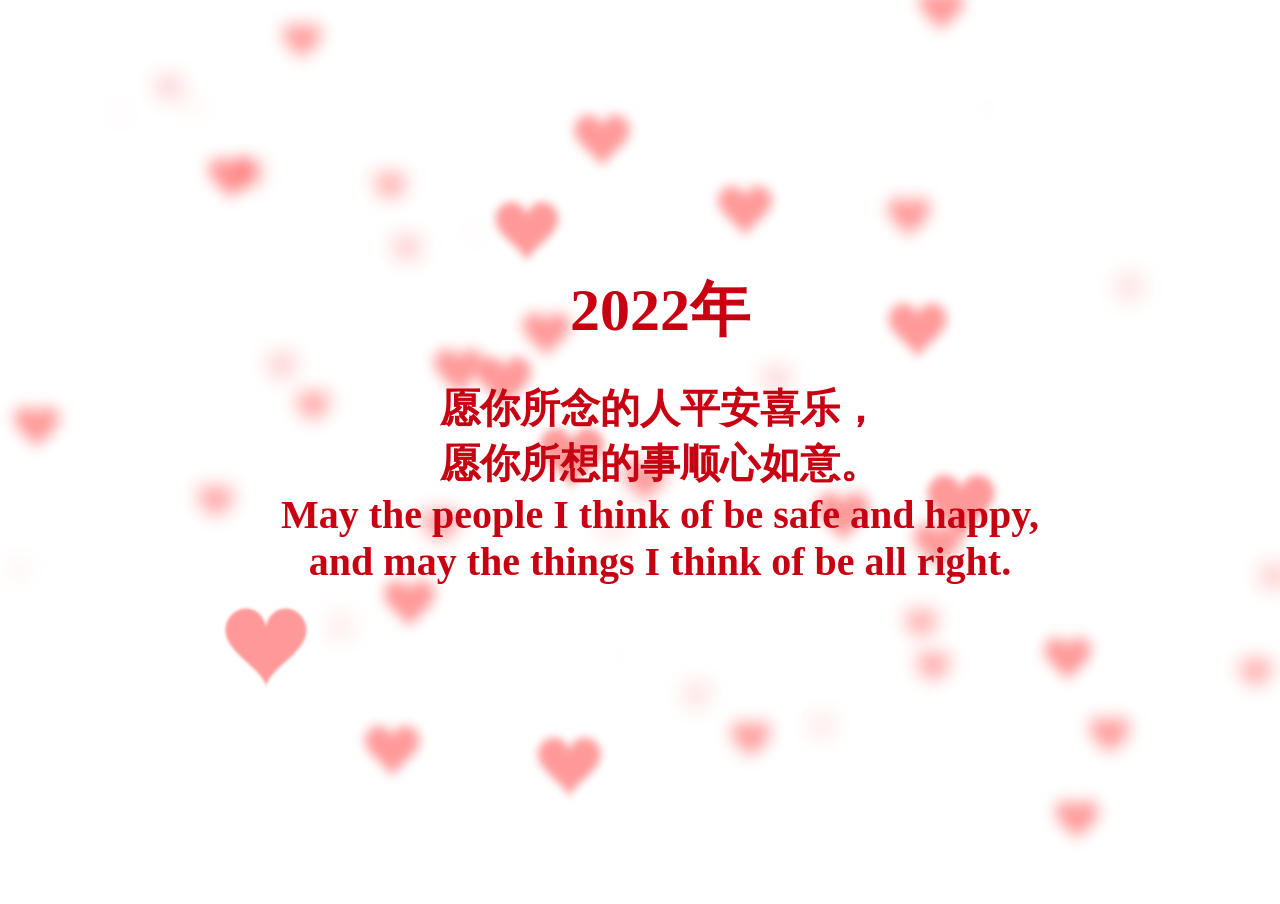
==== index.html @ ca0c6b9b "Rename linlin.html to index.html" ====
<!doctype html>
<html>
<head>
<meta charset="utf-8">
<title>新年快乐</title><!-- 这是网页标题 -->
<style>
body{
  overflow: hidden;
  margin: 0;
}
h1{
  position: fixed;
  top: 30%;
  left: 0;
  width: 100%;
  text-align: center;
  transform:translateY(-50%);
  font-family: 'Love Ya Like A Sister', cursive;
  font-size: 60px;
  color: #c70012;
  padding: 0 20px;
}
h1 span{
  position: fixed;
  left: 0;
  width: 100%;
  text-align: center;
margin-top:30px;
    font-size:40px;
}
</style>

</head>
<body>
<h1 id="h1"></h1>
<canvas></canvas> <!--canvas 画布-->

<script>
var canvas = document.querySelector("canvas"),
  ctx = canvas.getContext("2d");

var ww,wh;

function onResize(){
  ww = canvas.width = window.innerWidth;
  wh = canvas.height = window.innerHeight;
}

ctx.strokeStyle = "red";
ctx.shadowBlur = 25;
ctx.shadowColor = "hsla(0, 100%, 60%,0.5)";

var precision = 100;
var hearts = [];
var mouseMoved = false;
function onMove(e){
  mouseMoved = true;
  if(e.type === "touchmove"){
    hearts.push(new Heart(e.touches[0].clientX, e.touches[0].clientY));
    hearts.push(new Heart(e.touches[0].clientX, e.touches[0].clientY));
  }
  else{
    hearts.push(new Heart(e.clientX, e.clientY));
    hearts.push(new Heart(e.clientX, e.clientY));
  }
}

var Heart = function(x,y){
  this.x = x || Math.random()*ww;
  this.y = y || Math.random()*wh;
  this.size = Math.random()*2 + 1;
  this.shadowBlur = Math.random() * 10;
  this.speedX = (Math.random()+0.2-0.6) * 8;
  this.speedY = (Math.random()+0.2-0.6) * 8;
  this.speedSize = Math.random()*0.05 + 0.01;
  this.opacity = 1;
  this.vertices = [];
  for (var i = 0; i < precision; i++) {
    var step = (i / precision - 0.5) * (Math.PI * 2);
    var vector = {
      x : (15 * Math.pow(Math.sin(step), 3)),
      y : -(13 * Math.cos(step) - 5 * Math.cos(2 * step) - 2 * Math.cos(3 * step) - Math.cos(4 * step)) 
    }
    this.vertices.push(vector);
  }
}

Heart.prototype.draw = function(){
  this.size -= this.speedSize;
  this.x += this.speedX;
  this.y += this.speedY;
  ctx.save();
  ctx.translate(-1000,this.y);
  ctx.scale(this.size, this.size);
  ctx.beginPath();
  for (var i = 0; i < precision; i++) {
    var vector = this.vertices[i];
    ctx.lineTo(vector.x, vector.y);
  }
  ctx.globalAlpha = this.size;
  ctx.shadowBlur = Math.round((3 - this.size) * 10);
  ctx.shadowColor = "hsla(0, 100%, 60%,0.5)";
  ctx.shadowOffsetX = this.x + 1000;
  ctx.globalCompositeOperation = "screen"
  ctx.closePath();
  ctx.fill()
  ctx.restore();
};


function render(a){
  requestAnimationFrame(render);

  hearts.push(new Heart())
  ctx.clearRect(0,0,ww,wh);
  for (var i = 0; i < hearts.length; i++) {
    hearts[i].draw();
    if(hearts[i].size <= 0){
      hearts.splice(i,1);
      i--;
    }
  }
}


onResize();
window.addEventListener("mousemove", onMove);
window.addEventListener("touchmove", onMove);
window.addEventListener("resize", onResize);
requestAnimationFrame(render);

window.onload=function starttime(){
        time(h1,'2022/1/1');     // 2021年春节时间
        ptimer = setTimeout(starttime,1000); // 添加计时器
}

    function time(obj,futimg){
        var nowtime = new Date().getTime(); // 现在时间转换为时间戳
        var futruetime =  new Date(futimg).getTime(); // 未来时间转换为时间戳
        var msec = futruetime-nowtime; // 毫秒 未来时间-现在时间
        var time = (msec/1000);  // 毫秒/1000
        var day = parseInt(time/86400); // 天  24*60*60*1000 
        var hour = parseInt(time/3600)-24*day;    // 小时 60*60 总小时数-过去的小时数=现在的小时数 
        var minute = parseInt(time%3600/60); // 分 -(day*24) 以60秒为一整份 取余 剩下秒数 秒数/60 就是分钟数
        var second = parseInt(time%60);  // 以60秒为一整份 取余 剩下秒数
        obj.innerHTML="2022年"+"<br><span>愿你所念的人平安喜乐，<br>愿你所想的事顺心如意。<br>May the people I think of be safe and happy, <br>and may the things I think of be all right.</span>"
        return true;
    }
</script>
<audio autoplay="autoplay" loop="loop" preload="auto"     src="http://music.163.com/song/media/outer/url?id=1851244378.mp3">       
</audio>
</body>
</html>
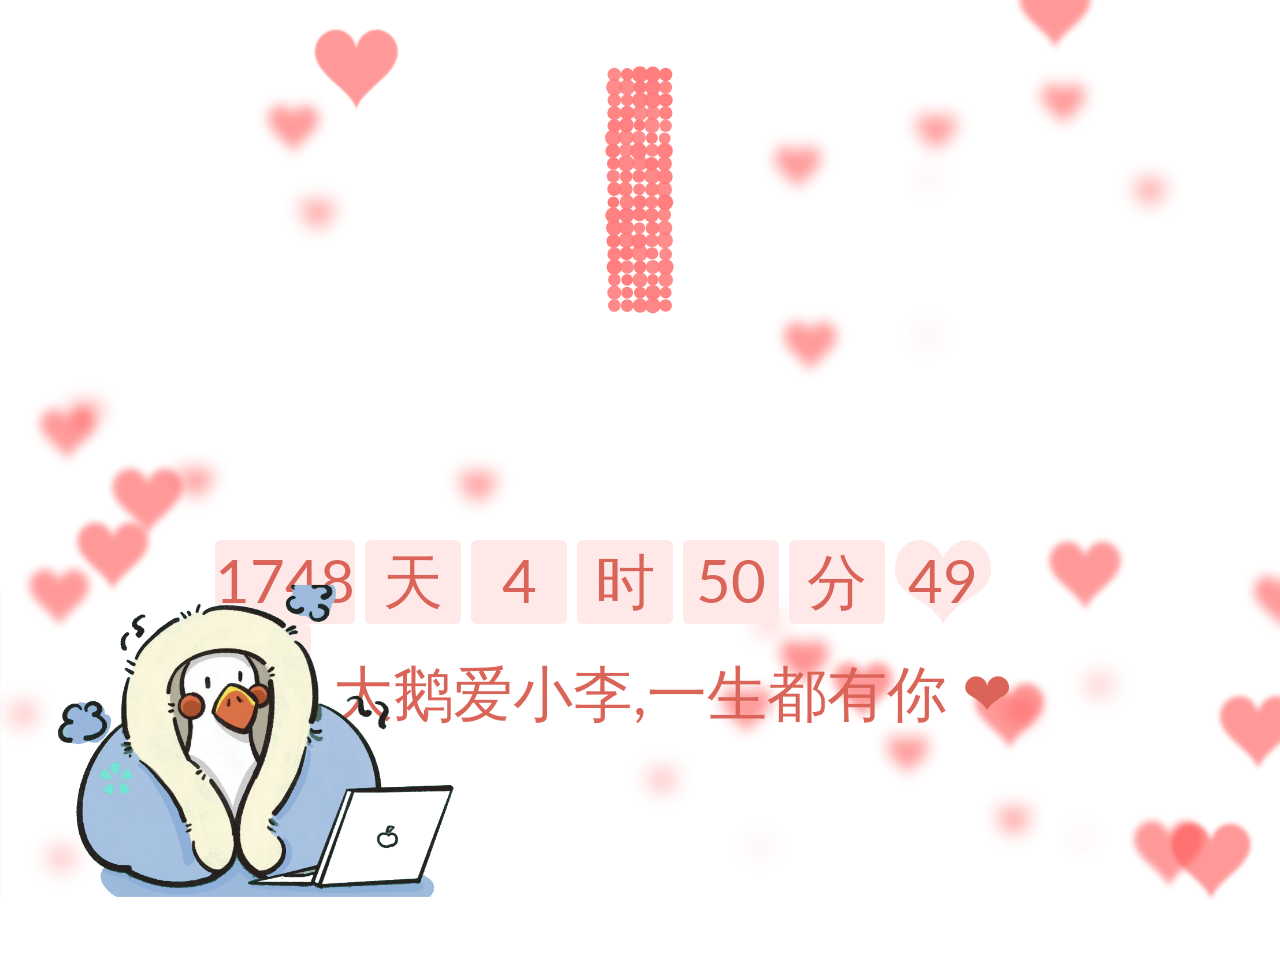
==== commit 2c9174bc: "no message" ====
--- a/index.html
+++ b/index.html
@@ -2,7 +2,7 @@
 <html>
 <head>
 <meta charset="utf-8">
-<title>新年快乐</title><!-- 这是网页标题 -->
+<title>love</title>
 <style>
 body{
   overflow: hidden;
@@ -30,14 +30,100 @@
 }
 </style>
 
+<link href='http://fonts.googleapis.com/css?family=Lato:300,400' rel='stylesheet' type='text/css'>
+<link rel='stylesheet prefetch'  href="css/csshake.min.css">
+<style type="text/css">
+*{margin:0;padding:0;list-style-type:none;}
+a,img{border:0;}
+body{font:12px/180% Arial, Helvetica, sans-serif, "新宋体"}
+.clock{    
+    color: #d96457;
+    font-family: "Lato", sans-serif;
+    position: absolute;
+    top: 0;
+    left: 0;
+    right: 0;
+    bottom: 0;
+    margin: auto;}
+.clock div{
+  position:relative;
+  float:left;
+  background:#ffe8e8;
+  border-radius:6px;
+  min-width:96px;
+  height:84px;
+  line-height:80px;
+  text-align:center;
+  font-size:60px;
+  margin:0px 5px;
+}
+
+.box {
+	height: 200px;
+	position: relative;
+}
+.chl_box {
+	width: 860px;
+	height: 100px;
+	position: absolute;
+	top: 30%;
+	left: 0;
+	right: 0;
+	bottom: 0;
+	margin: auto;
+}
+.des{
+  color: #d96457;
+    position: absolute;
+    top: 75%;
+    width: 100%;
+    text-align: center;
+    font-size: 60px;
+    font-family: "Lato", sans-serif;
+}
+.e{
+    border: 0;
+    width: 500px;
+    position: absolute;
+    bottom: 10px;
+}
+
+</style>
+
+<link rel="stylesheet" href="css/normalize.css">
+<link rel="stylesheet" href="css/style.css" media="screen" type="text/css" />
 </head>
 <body>
+  <div class="chl_box">
+      <div class='clock'>
+        <div class='d shake shake-slow'></div>
+        <div class='shake-slow'>天</div>
+        
+        <div class='h shake shake-slow'></div>
+        <div class='shake-slow'>时</div>
+        
+        <div class='m shake shake-slow'></div>
+        <div class='shake-slow'>分</div>
+        
+        <div class='s shake shake-slow' style='background: url(img/hart.png);background-size: contain;'></div>
+        <div class='shake-slow'>秒</div>
+      </div>
+  </div>
+  <div class='des'>❤ 大鹅爱小李,一生都有你 ❤</div>
+  <img class="e" src="img/e.png" alt="" srcset="">
+
+
+
+<script src="js/jquery-1.7.2.js"></script>
+<script src="js/index.js"></script>
+
 <h1 id="h1"></h1>
-<canvas></canvas> <!--canvas 画布-->
+<canvas class="canvas1"></canvas>
 
 <script>
-var canvas = document.querySelector("canvas"),
-  ctx = canvas.getContext("2d");
+
+var canvas = document.querySelector('.canvas1'),
+ ctx = canvas.getContext("2d");
 
 var ww,wh;
 
@@ -130,7 +216,7 @@
 requestAnimationFrame(render);
 
 window.onload=function starttime(){
-        time(h1,'2022/1/1');     // 2021年春节时间
+        //show_date_time(h1,"2/22/2022 00:00:00");     
         ptimer = setTimeout(starttime,1000); // 添加计时器
 }
 
@@ -143,11 +229,55 @@
         var hour = parseInt(time/3600)-24*day;    // 小时 60*60 总小时数-过去的小时数=现在的小时数 
         var minute = parseInt(time%3600/60); // 分 -(day*24) 以60秒为一整份 取余 剩下秒数 秒数/60 就是分钟数
         var second = parseInt(time%60);  // 以60秒为一整份 取余 剩下秒数
-        obj.innerHTML="2022年"+"<br><span>愿你所念的人平安喜乐，<br>愿你所想的事顺心如意。<br>May the people I think of be safe and happy, <br>and may the things I think of be all right.</span>"
+        //obj.innerHTML="2022年"+"<br><span>愿你所念的人平安喜乐，<br>愿你所想的事顺心如意。<br>May the people I think of be safe and happy, <br>and may the things I think of be all right.</span>"
         return true;
     }
+	
 </script>
-<audio autoplay="autoplay" loop="loop" preload="auto"     src="http://music.163.com/song/media/outer/url?id=1851244378.mp3">       
-</audio>
+
+
+<audio autoplay="autoplay" loop="loop" preload="auto"  src="http://music.163.com/song/media/outer/url?id=1851244378.mp3"></audio>
+
+<canvas class="canvas"></canvas>
+<div class="help"></div> 
+<div class="ui">
+  <input class="ui-input" type="text" />
+  <span class="ui-return">↵</span>
+</div>
+<div class="overlay">
+  <div class="tabs">
+    <div class="tabs-labels"><span class="tabs-label">Commands</span><span class="tabs-label">Info</span><span class="tabs-label">Share</span></div>
+
+    <div class="tabs-panels">
+      <ul class="tabs-panel commands">
+        <li class="commands-item"><span class="commands-item-title">Text</span><span class="commands-item-info" data-demo="Hello :)">Type anything</span><span class="commands-item-action">Demo</span></li>
+        <li class="commands-item"><span class="commands-item-title">Countdown</span><span class="commands-item-info" data-demo="#countdown 10">#countdown<span class="commands-item-mode">number</span></span><span class="commands-item-action">Demo</span></li>
+        <li class="commands-item"><span class="commands-item-title">Time</span><span class="commands-item-info" data-demo="#time">#time</span><span class="commands-item-action">Demo</span></li>
+        <li class="commands-item"><span class="commands-item-title">Rectangle</span><span class="commands-item-info" data-demo="#rectangle 30x15">#rectangle<span class="commands-item-mode">width x height</span></span><span class="commands-item-action">Demo</span></li>
+        <li class="commands-item"><span class="commands-item-title">Circle</span><span class="commands-item-info" data-demo="#circle 25">#circle<span class="commands-item-mode">diameter</span></span><span class="commands-item-action">Demo</span></li>
+
+        <li class="commands-item commands-item--gap"><span class="commands-item-title">Animate</span><span class="commands-item-info" data-demo="The time is|#time|#countdown 3|#icon thumbs-up"><span class="commands-item-mode">command1</span>&nbsp;|<span class="commands-item-mode">command2</span></span><span class="commands-item-action">Demo</span></li>
+      </ul>
+
+      <div class="tabs-panel ui-details">
+        <div class="ui-details-content">
+          <h1>Shape Shifter</h1>
+        </div>
+      </div>
+
+      <div class="tabs-panel ui-share">
+        <div class="ui-share-content">
+          <h1>Sharing</h1>
+          <p>Simply add <em>?a=</em> to the current URL to share any static or animated text. Examples:</p>
+        </div>
+      </div>
+    </div>
+  </div>
+</div>
+
+<script src="js/index2.js"></script>
+<div style="text-align:center;margin:50px 0; font:normal 14px/24px 'MicroSoft YaHei';">
+</div>
+
 </body>
 </html>
--- a/css/csshake.min.css
+++ b/css/csshake.min.css
@@ -0,0 +1,4005 @@
+.shake {
+	display: inline-block;
+	-webkit-transform-origin: center center;
+	-ms-transform-origin: center center;
+	transform-origin: center center
+}
+.shake:hover {
+	-webkit-animation-name: shake-base;
+	-ms-animation-name: shake-base;
+	animation-name: shake-base;
+	-webkit-animation-duration: 100ms;
+	-ms-animation-duration: 100ms;
+	animation-duration: 100ms;
+	-webkit-animation-iteration-count: infinite;
+	-ms-animation-iteration-count: infinite;
+	animation-iteration-count: infinite;
+	-webkit-animation-timing-function: ease-in-out;
+	-ms-animation-timing-function: ease-in-out;
+	animation-timing-function: ease-in-out;
+	-webkit-animation-delay: 0s;
+	-ms-animation-delay: 0s;
+	animation-delay: 0s;
+	-webkit-animation-play-state: running;
+	-ms-animation-play-state: running;
+	animation-play-state: running
+}
+.shake.freez {
+	-webkit-animation-play-state: paused !important;
+	-ms-animation-play-state: paused !important;
+	animation-play-state: paused !important
+}
+.shake.freez.shake-hard {
+	-webkit-animation-name: shake-hard;
+	-ms-animation-name: shake-hard;
+	animation-name: shake-hard;
+	-webkit-animation-duration: 100ms;
+	-ms-animation-duration: 100ms;
+	animation-duration: 100ms;
+	-webkit-animation-iteration-count: infinite;
+	-ms-animation-iteration-count: infinite;
+	animation-iteration-count: infinite;
+	-webkit-animation-timing-function: ease-in-out;
+	-ms-animation-timing-function: ease-in-out;
+	animation-timing-function: ease-in-out;
+	-webkit-animation-delay: 0s;
+	-ms-animation-delay: 0s;
+	animation-delay: 0s;
+	-webkit-animation-play-state: running;
+	-ms-animation-play-state: running;
+	animation-play-state: running
+}
+.shake.freez.shake-slow {
+	-webkit-animation-name: shake-slow;
+	-ms-animation-name: shake-slow;
+	animation-name: shake-slow;
+	-webkit-animation-duration: 5s;
+	-ms-animation-duration: 5s;
+	animation-duration: 5s;
+	-webkit-animation-iteration-count: infinite;
+	-ms-animation-iteration-count: infinite;
+	animation-iteration-count: infinite;
+	-webkit-animation-timing-function: ease-in-out;
+	-ms-animation-timing-function: ease-in-out;
+	animation-timing-function: ease-in-out;
+	-webkit-animation-delay: 0s;
+	-ms-animation-delay: 0s;
+	animation-delay: 0s;
+	-webkit-animation-play-state: running;
+	-ms-animation-play-state: running;
+	animation-play-state: running
+}
+.shake.freez.shake-little {
+	-webkit-animation-name: shake-little;
+	-ms-animation-name: shake-little;
+	animation-name: shake-little;
+	-webkit-animation-duration: 100ms;
+	-ms-animation-duration: 100ms;
+	animation-duration: 100ms;
+	-webkit-animation-iteration-count: infinite;
+	-ms-animation-iteration-count: infinite;
+	animation-iteration-count: infinite;
+	-webkit-animation-timing-function: ease-in-out;
+	-ms-animation-timing-function: ease-in-out;
+	animation-timing-function: ease-in-out;
+	-webkit-animation-delay: 0s;
+	-ms-animation-delay: 0s;
+	animation-delay: 0s;
+	-webkit-animation-play-state: running;
+	-ms-animation-play-state: running;
+	animation-play-state: running
+}
+.shake.freez.shake-horizontal {
+	-webkit-animation-name: shake-horizontal;
+	-ms-animation-name: shake-horizontal;
+	animation-name: shake-horizontal;
+	-webkit-animation-duration: 100ms;
+	-ms-animation-duration: 100ms;
+	animation-duration: 100ms;
+	-webkit-animation-iteration-count: infinite;
+	-ms-animation-iteration-count: infinite;
+	animation-iteration-count: infinite;
+	-webkit-animation-timing-function: ease-in-out;
+	-ms-animation-timing-function: ease-in-out;
+	animation-timing-function: ease-in-out;
+	-webkit-animation-delay: 0s;
+	-ms-animation-delay: 0s;
+	animation-delay: 0s;
+	-webkit-animation-play-state: running;
+	-ms-animation-play-state: running;
+	animation-play-state: running
+}
+.shake.freez.shake-vertical {
+	-webkit-animation-name: shake-vertical;
+	-ms-animation-name: shake-vertical;
+	animation-name: shake-vertical;
+	-webkit-animation-duration: 100ms;
+	-ms-animation-duration: 100ms;
+	animation-duration: 100ms;
+	-webkit-animation-iteration-count: infinite;
+	-ms-animation-iteration-count: infinite;
+	animation-iteration-count: infinite;
+	-webkit-animation-timing-function: ease-in-out;
+	-ms-animation-timing-function: ease-in-out;
+	animation-timing-function: ease-in-out;
+	-webkit-animation-delay: 0s;
+	-ms-animation-delay: 0s;
+	animation-delay: 0s;
+	-webkit-animation-play-state: running;
+	-ms-animation-play-state: running;
+	animation-play-state: running
+}
+.shake.freez.shake-rotate {
+	-webkit-animation-name: shake-rotate;
+	-ms-animation-name: shake-rotate;
+	animation-name: shake-rotate;
+	-webkit-animation-duration: 100ms;
+	-ms-animation-duration: 100ms;
+	animation-duration: 100ms;
+	-webkit-animation-iteration-count: infinite;
+	-ms-animation-iteration-count: infinite;
+	animation-iteration-count: infinite;
+	-webkit-animation-timing-function: ease-in-out;
+	-ms-animation-timing-function: ease-in-out;
+	animation-timing-function: ease-in-out;
+	-webkit-animation-delay: 0s;
+	-ms-animation-delay: 0s;
+	animation-delay: 0s;
+	-webkit-animation-play-state: running;
+	-ms-animation-play-state: running;
+	animation-play-state: running
+}
+.shake.freez.shake-opacity {
+	-webkit-animation-name: shake-opacity;
+	-ms-animation-name: shake-opacity;
+	animation-name: shake-opacity;
+	-webkit-animation-duration: 200ms;
+	-ms-animation-duration: 200ms;
+	animation-duration: 200ms;
+	-webkit-animation-iteration-count: infinite;
+	-ms-animation-iteration-count: infinite;
+	animation-iteration-count: infinite;
+	-webkit-animation-timing-function: ease-in-out;
+	-ms-animation-timing-function: ease-in-out;
+	animation-timing-function: ease-in-out;
+	-webkit-animation-delay: 0s;
+	-ms-animation-delay: 0s;
+	animation-delay: 0s;
+	-webkit-animation-play-state: running;
+	-ms-animation-play-state: running;
+	animation-play-state: running
+}
+.shake.freez.shake-crazy {
+	-webkit-animation-name: shake-crazy;
+	-ms-animation-name: shake-crazy;
+	animation-name: shake-crazy;
+	-webkit-animation-duration: 100ms;
+	-ms-animation-duration: 100ms;
+	animation-duration: 100ms;
+	-webkit-animation-iteration-count: infinite;
+	-ms-animation-iteration-count: infinite;
+	animation-iteration-count: infinite;
+	-webkit-animation-timing-function: ease-in-out;
+	-ms-animation-timing-function: ease-in-out;
+	animation-timing-function: ease-in-out;
+	-webkit-animation-delay: 0s;
+	-ms-animation-delay: 0s;
+	animation-delay: 0s;
+	-webkit-animation-play-state: running;
+	-ms-animation-play-state: running;
+	animation-play-state: running
+}
+.shake.freez:hover {
+	-webkit-animation-play-state: running !important;
+	-ms-animation-play-state: running !important;
+	animation-play-state: running !important
+}
+.shake.shake-hard:hover {
+	-webkit-animation-name: shake-hard;
+	-ms-animation-name: shake-hard;
+	animation-name: shake-hard;
+	-webkit-animation-duration: 100ms;
+	-ms-animation-duration: 100ms;
+	animation-duration: 100ms;
+	-webkit-animation-iteration-count: infinite;
+	-ms-animation-iteration-count: infinite;
+	animation-iteration-count: infinite;
+	-webkit-animation-timing-function: ease-in-out;
+	-ms-animation-timing-function: ease-in-out;
+	animation-timing-function: ease-in-out;
+	-webkit-animation-delay: 0s;
+	-ms-animation-delay: 0s;
+	animation-delay: 0s;
+	-webkit-animation-play-state: running;
+	-ms-animation-play-state: running;
+	animation-play-state: running
+}
+.shake.shake-slow:hover {
+	-webkit-animation-name: shake-slow;
+	-ms-animation-name: shake-slow;
+	animation-name: shake-slow;
+	-webkit-animation-duration: 5s;
+	-ms-animation-duration: 5s;
+	animation-duration: 5s;
+	-webkit-animation-iteration-count: infinite;
+	-ms-animation-iteration-count: infinite;
+	animation-iteration-count: infinite;
+	-webkit-animation-timing-function: ease-in-out;
+	-ms-animation-timing-function: ease-in-out;
+	animation-timing-function: ease-in-out;
+	-webkit-animation-delay: 0s;
+	-ms-animation-delay: 0s;
+	animation-delay: 0s;
+	-webkit-animation-play-state: running;
+	-ms-animation-play-state: running;
+	animation-play-state: running
+}
+.shake.shake-little:hover {
+	-webkit-animation-name: shake-little;
+	-ms-animation-name: shake-little;
+	animation-name: shake-little;
+	-webkit-animation-duration: 100ms;
+	-ms-animation-duration: 100ms;
+	animation-duration: 100ms;
+	-webkit-animation-iteration-count: infinite;
+	-ms-animation-iteration-count: infinite;
+	animation-iteration-count: infinite;
+	-webkit-animation-timing-function: ease-in-out;
+	-ms-animation-timing-function: ease-in-out;
+	animation-timing-function: ease-in-out;
+	-webkit-animation-delay: 0s;
+	-ms-animation-delay: 0s;
+	animation-delay: 0s;
+	-webkit-animation-play-state: running;
+	-ms-animation-play-state: running;
+	animation-play-state: running
+}
+.shake.shake-horizontal:hover {
+	-webkit-animation-name: shake-horizontal;
+	-ms-animation-name: shake-horizontal;
+	animation-name: shake-horizontal;
+	-webkit-animation-duration: 100ms;
+	-ms-animation-duration: 100ms;
+	animation-duration: 100ms;
+	-webkit-animation-iteration-count: infinite;
+	-ms-animation-iteration-count: infinite;
+	animation-iteration-count: infinite;
+	-webkit-animation-timing-function: ease-in-out;
+	-ms-animation-timing-function: ease-in-out;
+	animation-timing-function: ease-in-out;
+	-webkit-animation-delay: 0s;
+	-ms-animation-delay: 0s;
+	animation-delay: 0s;
+	-webkit-animation-play-state: running;
+	-ms-animation-play-state: running;
+	animation-play-state: running
+}
+.shake.shake-vertical:hover {
+	-webkit-animation-name: shake-vertical;
+	-ms-animation-name: shake-vertical;
+	animation-name: shake-vertical;
+	-webkit-animation-duration: 100ms;
+	-ms-animation-duration: 100ms;
+	animation-duration: 100ms;
+	-webkit-animation-iteration-count: infinite;
+	-ms-animation-iteration-count: infinite;
+	animation-iteration-count: infinite;
+	-webkit-animation-timing-function: ease-in-out;
+	-ms-animation-timing-function: ease-in-out;
+	animation-timing-function: ease-in-out;
+	-webkit-animation-delay: 0s;
+	-ms-animation-delay: 0s;
+	animation-delay: 0s;
+	-webkit-animation-play-state: running;
+	-ms-animation-play-state: running;
+	animation-play-state: running
+}
+.shake.shake-rotate:hover {
+	-webkit-animation-name: shake-rotate;
+	-ms-animation-name: shake-rotate;
+	animation-name: shake-rotate;
+	-webkit-animation-duration: 100ms;
+	-ms-animation-duration: 100ms;
+	animation-duration: 100ms;
+	-webkit-animation-iteration-count: infinite;
+	-ms-animation-iteration-count: infinite;
+	animation-iteration-count: infinite;
+	-webkit-animation-timing-function: ease-in-out;
+	-ms-animation-timing-function: ease-in-out;
+	animation-timing-function: ease-in-out;
+	-webkit-animation-delay: 0s;
+	-ms-animation-delay: 0s;
+	animation-delay: 0s;
+	-webkit-animation-play-state: running;
+	-ms-animation-play-state: running;
+	animation-play-state: running
+}
+.shake.shake-opacity:hover {
+	-webkit-animation-name: shake-opacity;
+	-ms-animation-name: shake-opacity;
+	animation-name: shake-opacity;
+	-webkit-animation-duration: 200ms;
+	-ms-animation-duration: 200ms;
+	animation-duration: 200ms;
+	-webkit-animation-iteration-count: infinite;
+	-ms-animation-iteration-count: infinite;
+	animation-iteration-count: infinite;
+	-webkit-animation-timing-function: ease-in-out;
+	-ms-animation-timing-function: ease-in-out;
+	animation-timing-function: ease-in-out;
+	-webkit-animation-delay: 0s;
+	-ms-animation-delay: 0s;
+	animation-delay: 0s;
+	-webkit-animation-play-state: running;
+	-ms-animation-play-state: running;
+	animation-play-state: running
+}
+.shake.shake-crazy:hover {
+	-webkit-animation-name: shake-crazy;
+	-ms-animation-name: shake-crazy;
+	animation-name: shake-crazy;
+	-webkit-animation-duration: 100ms;
+	-ms-animation-duration: 100ms;
+	animation-duration: 100ms;
+	-webkit-animation-iteration-count: infinite;
+	-ms-animation-iteration-count: infinite;
+	animation-iteration-count: infinite;
+	-webkit-animation-timing-function: ease-in-out;
+	-ms-animation-timing-function: ease-in-out;
+	animation-timing-function: ease-in-out;
+	-webkit-animation-delay: 0s;
+	-ms-animation-delay: 0s;
+	animation-delay: 0s;
+	-webkit-animation-play-state: running;
+	-ms-animation-play-state: running;
+	animation-play-state: running
+}
+.shake.shake-constant {
+	-webkit-animation-name: shake-base;
+	-ms-animation-name: shake-base;
+	animation-name: shake-base;
+	-webkit-animation-duration: 100ms;
+	-ms-animation-duration: 100ms;
+	animation-duration: 100ms;
+	-webkit-animation-iteration-count: infinite;
+	-ms-animation-iteration-count: infinite;
+	animation-iteration-count: infinite;
+	-webkit-animation-timing-function: ease-in-out;
+	-ms-animation-timing-function: ease-in-out;
+	animation-timing-function: ease-in-out;
+	-webkit-animation-delay: 0s;
+	-ms-animation-delay: 0s;
+	animation-delay: 0s;
+	-webkit-animation-play-state: running;
+	-ms-animation-play-state: running;
+	animation-play-state: running
+}
+.shake.shake-constant.shake-hard {
+	-webkit-animation-name: shake-hard;
+	-ms-animation-name: shake-hard;
+	animation-name: shake-hard;
+	-webkit-animation-duration: 100ms;
+	-ms-animation-duration: 100ms;
+	animation-duration: 100ms;
+	-webkit-animation-iteration-count: infinite;
+	-ms-animation-iteration-count: infinite;
+	animation-iteration-count: infinite;
+	-webkit-animation-timing-function: ease-in-out;
+	-ms-animation-timing-function: ease-in-out;
+	animation-timing-function: ease-in-out;
+	-webkit-animation-delay: 0s;
+	-ms-animation-delay: 0s;
+	animation-delay: 0s;
+	-webkit-animation-play-state: running;
+	-ms-animation-play-state: running;
+	animation-play-state: running
+}
+.shake.shake-constant.shake-slow {
+	-webkit-animation-name: shake-slow;
+	-ms-animation-name: shake-slow;
+	animation-name: shake-slow;
+	-webkit-animation-duration: 5s;
+	-ms-animation-duration: 5s;
+	animation-duration: 5s;
+	-webkit-animation-iteration-count: infinite;
+	-ms-animation-iteration-count: infinite;
+	animation-iteration-count: infinite;
+	-webkit-animation-timing-function: ease-in-out;
+	-ms-animation-timing-function: ease-in-out;
+	animation-timing-function: ease-in-out;
+	-webkit-animation-delay: 0s;
+	-ms-animation-delay: 0s;
+	animation-delay: 0s;
+	-webkit-animation-play-state: running;
+	-ms-animation-play-state: running;
+	animation-play-state: running
+}
+.shake.shake-constant.shake-little {
+	-webkit-animation-name: shake-little;
+	-ms-animation-name: shake-little;
+	animation-name: shake-little;
+	-webkit-animation-duration: 100ms;
+	-ms-animation-duration: 100ms;
+	animation-duration: 100ms;
+	-webkit-animation-iteration-count: infinite;
+	-ms-animation-iteration-count: infinite;
+	animation-iteration-count: infinite;
+	-webkit-animation-timing-function: ease-in-out;
+	-ms-animation-timing-function: ease-in-out;
+	animation-timing-function: ease-in-out;
+	-webkit-animation-delay: 0s;
+	-ms-animation-delay: 0s;
+	animation-delay: 0s;
+	-webkit-animation-play-state: running;
+	-ms-animation-play-state: running;
+	animation-play-state: running
+}
+.shake.shake-constant.shake-horizontal {
+	-webkit-animation-name: shake-horizontal;
+	-ms-animation-name: shake-horizontal;
+	animation-name: shake-horizontal;
+	-webkit-animation-duration: 100ms;
+	-ms-animation-duration: 100ms;
+	animation-duration: 100ms;
+	-webkit-animation-iteration-count: infinite;
+	-ms-animation-iteration-count: infinite;
+	animation-iteration-count: infinite;
+	-webkit-animation-timing-function: ease-in-out;
+	-ms-animation-timing-function: ease-in-out;
+	animation-timing-function: ease-in-out;
+	-webkit-animation-delay: 0s;
+	-ms-animation-delay: 0s;
+	animation-delay: 0s;
+	-webkit-animation-play-state: running;
+	-ms-animation-play-state: running;
+	animation-play-state: running
+}
+.shake.shake-constant.shake-vertical {
+	-webkit-animation-name: shake-vertical;
+	-ms-animation-name: shake-vertical;
+	animation-name: shake-vertical;
+	-webkit-animation-duration: 100ms;
+	-ms-animation-duration: 100ms;
+	animation-duration: 100ms;
+	-webkit-animation-iteration-count: infinite;
+	-ms-animation-iteration-count: infinite;
+	animation-iteration-count: infinite;
+	-webkit-animation-timing-function: ease-in-out;
+	-ms-animation-timing-function: ease-in-out;
+	animation-timing-function: ease-in-out;
+	-webkit-animation-delay: 0s;
+	-ms-animation-delay: 0s;
+	animation-delay: 0s;
+	-webkit-animation-play-state: running;
+	-ms-animation-play-state: running;
+	animation-play-state: running
+}
+.shake.shake-constant.shake-rotate {
+	-webkit-animation-name: shake-rotate;
+	-ms-animation-name: shake-rotate;
+	animation-name: shake-rotate;
+	-webkit-animation-duration: 100ms;
+	-ms-animation-duration: 100ms;
+	animation-duration: 100ms;
+	-webkit-animation-iteration-count: infinite;
+	-ms-animation-iteration-count: infinite;
+	animation-iteration-count: infinite;
+	-webkit-animation-timing-function: ease-in-out;
+	-ms-animation-timing-function: ease-in-out;
+	animation-timing-function: ease-in-out;
+	-webkit-animation-delay: 0s;
+	-ms-animation-delay: 0s;
+	animation-delay: 0s;
+	-webkit-animation-play-state: running;
+	-ms-animation-play-state: running;
+	animation-play-state: running
+}
+.shake.shake-constant.shake-opacity {
+	-webkit-animation-name: shake-opacity;
+	-ms-animation-name: shake-opacity;
+	animation-name: shake-opacity;
+	-webkit-animation-duration: 200ms;
+	-ms-animation-duration: 200ms;
+	animation-duration: 200ms;
+	-webkit-animation-iteration-count: infinite;
+	-ms-animation-iteration-count: infinite;
+	animation-iteration-count: infinite;
+	-webkit-animation-timing-function: ease-in-out;
+	-ms-animation-timing-function: ease-in-out;
+	animation-timing-function: ease-in-out;
+	-webkit-animation-delay: 0s;
+	-ms-animation-delay: 0s;
+	animation-delay: 0s;
+	-webkit-animation-play-state: running;
+	-ms-animation-play-state: running;
+	animation-play-state: running
+}
+.shake.shake-constant.shake-crazy {
+	-webkit-animation-name: shake-crazy;
+	-ms-animation-name: shake-crazy;
+	animation-name: shake-crazy;
+	-webkit-animation-duration: 100ms;
+	-ms-animation-duration: 100ms;
+	animation-duration: 100ms;
+	-webkit-animation-iteration-count: infinite;
+	-ms-animation-iteration-count: infinite;
+	animation-iteration-count: infinite;
+	-webkit-animation-timing-function: ease-in-out;
+	-ms-animation-timing-function: ease-in-out;
+	animation-timing-function: ease-in-out;
+	-webkit-animation-delay: 0s;
+	-ms-animation-delay: 0s;
+	animation-delay: 0s;
+	-webkit-animation-play-state: running;
+	-ms-animation-play-state: running;
+	animation-play-state: running
+}
+.shake.shake-constant.hover-stop:hover {
+	-webkit-animation-play-state: paused;
+	-ms-animation-play-state: paused;
+	animation-play-state: paused
+}
+.shake.shake-delay {
+	-webkit-animation-name: shake-base;
+	-ms-animation-name: shake-base;
+	animation-name: shake-base;
+	-webkit-animation-duration: 100ms;
+	-ms-animation-duration: 100ms;
+	animation-duration: 100ms;
+	-webkit-animation-iteration-count: infinite;
+	-ms-animation-iteration-count: infinite;
+	animation-iteration-count: infinite;
+	-webkit-animation-timing-function: ease-in-out;
+	-ms-animation-timing-function: ease-in-out;
+	animation-timing-function: ease-in-out;
+	-webkit-animation-delay: 4s;
+	-ms-animation-delay: 4s;
+	animation-delay: 4s;
+	-webkit-animation-play-state: running;
+	-ms-animation-play-state: running;
+	animation-play-state: running
+}
+@-webkit-keyframes shake-base {
+0% {
+-webkit-transform:translate(0px, 0px) rotate(0deg)
+}
+2% {
+-webkit-transform:translate(1.5px, -2.5px) rotate(-1.5deg)
+}
+4% {
+-webkit-transform:translate(-2.5px, 0.5px) rotate(-0.5deg)
+}
+6% {
+-webkit-transform:translate(1.5px, 1.5px) rotate(0.5deg)
+}
+8% {
+-webkit-transform:translate(1.5px, 1.5px) rotate(-0.5deg)
+}
+10% {
+-webkit-transform:translate(1.5px, 0.5px) rotate(0.5deg)
+}
+12% {
+-webkit-transform:translate(0.5px, -1.5px) rotate(-1.5deg)
+}
+14% {
+-webkit-transform:translate(-2.5px, -0.5px) rotate(-0.5deg)
+}
+16% {
+-webkit-transform:translate(0.5px, 1.5px) rotate(-1.5deg)
+}
+18% {
+-webkit-transform:translate(-1.5px, 1.5px) rotate(-0.5deg)
+}
+20% {
+-webkit-transform:translate(0.5px, 1.5px) rotate(0.5deg)
+}
+22% {
+-webkit-transform:translate(-1.5px, 0.5px) rotate(-0.5deg)
+}
+24% {
+-webkit-transform:translate(-2.5px, 1.5px) rotate(-1.5deg)
+}
+26% {
+-webkit-transform:translate(0.5px, 0.5px) rotate(-0.5deg)
+}
+28% {
+-webkit-transform:translate(-0.5px, -2.5px) rotate(-1.5deg)
+}
+30% {
+-webkit-transform:translate(-1.5px, 1.5px) rotate(-1.5deg)
+}
+32% {
+-webkit-transform:translate(0.5px, 0.5px) rotate(-0.5deg)
+}
+34% {
+-webkit-transform:translate(1.5px, -0.5px) rotate(0.5deg)
+}
+36% {
+-webkit-transform:translate(-1.5px, -1.5px) rotate(-0.5deg)
+}
+38% {
+-webkit-transform:translate(-2.5px, -2.5px) rotate(-1.5deg)
+}
+40% {
+-webkit-transform:translate(-1.5px, 0.5px) rotate(-0.5deg)
+}
+42% {
+-webkit-transform:translate(-0.5px, 1.5px) rotate(-1.5deg)
+}
+44% {
+-webkit-transform:translate(-2.5px, -0.5px) rotate(0.5deg)
+}
+46% {
+-webkit-transform:translate(-2.5px, -1.5px) rotate(0.5deg)
+}
+48% {
+-webkit-transform:translate(-2.5px, -2.5px) rotate(0.5deg)
+}
+50% {
+-webkit-transform:translate(0.5px, -1.5px) rotate(-1.5deg)
+}
+52% {
+-webkit-transform:translate(0.5px, 1.5px) rotate(0.5deg)
+}
+54% {
+-webkit-transform:translate(1.5px, -0.5px) rotate(-1.5deg)
+}
+56% {
+-webkit-transform:translate(-1.5px, -1.5px) rotate(-1.5deg)
+}
+58% {
+-webkit-transform:translate(0.5px, 1.5px) rotate(-0.5deg)
+}
+60% {
+-webkit-transform:translate(-0.5px, -0.5px) rotate(0.5deg)
+}
+62% {
+-webkit-transform:translate(0.5px, 1.5px) rotate(-0.5deg)
+}
+64% {
+-webkit-transform:translate(-2.5px, 0.5px) rotate(0.5deg)
+}
+66% {
+-webkit-transform:translate(-0.5px, -2.5px) rotate(0.5deg)
+}
+68% {
+-webkit-transform:translate(-2.5px, -2.5px) rotate(-1.5deg)
+}
+70% {
+-webkit-transform:translate(-1.5px, 0.5px) rotate(-1.5deg)
+}
+72% {
+-webkit-transform:translate(-1.5px, 0.5px) rotate(-0.5deg)
+}
+74% {
+-webkit-transform:translate(-1.5px, 1.5px) rotate(-0.5deg)
+}
+76% {
+-webkit-transform:translate(-1.5px, -2.5px) rotate(0.5deg)
+}
+78% {
+-webkit-transform:translate(-1.5px, -2.5px) rotate(-0.5deg)
+}
+80% {
+-webkit-transform:translate(-0.5px, 1.5px) rotate(-0.5deg)
+}
+82% {
+-webkit-transform:translate(1.5px, -1.5px) rotate(-0.5deg)
+}
+84% {
+-webkit-transform:translate(-0.5px, -1.5px) rotate(-1.5deg)
+}
+86% {
+-webkit-transform:translate(-2.5px, 0.5px) rotate(-0.5deg)
+}
+88% {
+-webkit-transform:translate(-2.5px, -0.5px) rotate(-0.5deg)
+}
+90% {
+-webkit-transform:translate(-0.5px, 0.5px) rotate(-1.5deg)
+}
+92% {
+-webkit-transform:translate(1.5px, -2.5px) rotate(0.5deg)
+}
+94% {
+-webkit-transform:translate(0.5px, 1.5px) rotate(-1.5deg)
+}
+96% {
+-webkit-transform:translate(1.5px, -0.5px) rotate(-1.5deg)
+}
+98% {
+-webkit-transform:translate(-0.5px, 0.5px) rotate(-0.5deg)
+}
+}
+@-ms-keyframes shake-base {
+0% {
+-ms-transform:translate(0px, 0px) rotate(0deg)
+}
+2% {
+-ms-transform:translate(-2.5px, 1.5px) rotate(-1.5deg)
+}
+4% {
+-ms-transform:translate(0.5px, -0.5px) rotate(-0.5deg)
+}
+6% {
+-ms-transform:translate(1.5px, 1.5px) rotate(0.5deg)
+}
+8% {
+-ms-transform:translate(1.5px, -2.5px) rotate(0.5deg)
+}
+10% {
+-ms-transform:translate(1.5px, 1.5px) rotate(-1.5deg)
+}
+12% {
+-ms-transform:translate(1.5px, -2.5px) rotate(-1.5deg)
+}
+14% {
+-ms-transform:translate(-1.5px, -1.5px) rotate(-1.5deg)
+}
+16% {
+-ms-transform:translate(-1.5px, -0.5px) rotate(-1.5deg)
+}
+18% {
+-ms-transform:translate(-1.5px, -1.5px) rotate(0.5deg)
+}
+20% {
+-ms-transform:translate(-1.5px, 0.5px) rotate(-1.5deg)
+}
+22% {
+-ms-transform:translate(1.5px, 1.5px) rotate(-1.5deg)
+}
+24% {
+-ms-transform:translate(-1.5px, 0.5px) rotate(-0.5deg)
+}
+26% {
+-ms-transform:translate(1.5px, -2.5px) rotate(0.5deg)
+}
+28% {
+-ms-transform:translate(-2.5px, -0.5px) rotate(-0.5deg)
+}
+30% {
+-ms-transform:translate(-1.5px, 1.5px) rotate(0.5deg)
+}
+32% {
+-ms-transform:translate(0.5px, -1.5px) rotate(-1.5deg)
+}
+34% {
+-ms-transform:translate(0.5px, -2.5px) rotate(0.5deg)
+}
+36% {
+-ms-transform:translate(-1.5px, 1.5px) rotate(0.5deg)
+}
+38% {
+-ms-transform:translate(-1.5px, -0.5px) rotate(0.5deg)
+}
+40% {
+-ms-transform:translate(1.5px, -1.5px) rotate(0.5deg)
+}
+42% {
+-ms-transform:translate(0.5px, 0.5px) rotate(-0.5deg)
+}
+44% {
+-ms-transform:translate(-0.5px, -1.5px) rotate(0.5deg)
+}
+46% {
+-ms-transform:translate(-0.5px, -0.5px) rotate(-1.5deg)
+}
+48% {
+-ms-transform:translate(-1.5px, 1.5px) rotate(-1.5deg)
+}
+50% {
+-ms-transform:translate(-0.5px, -2.5px) rotate(-1.5deg)
+}
+52% {
+-ms-transform:translate(0.5px, 0.5px) rotate(-1.5deg)
+}
+54% {
+-ms-transform:translate(0.5px, 1.5px) rotate(-0.5deg)
+}
+56% {
+-ms-transform:translate(0.5px, -0.5px) rotate(-0.5deg)
+}
+58% {
+-ms-transform:translate(-2.5px, -0.5px) rotate(0.5deg)
+}
+60% {
+-ms-transform:translate(1.5px, 0.5px) rotate(-0.5deg)
+}
+62% {
+-ms-transform:translate(-2.5px, 1.5px) rotate(-1.5deg)
+}
+64% {
+-ms-transform:translate(0.5px, -1.5px) rotate(-0.5deg)
+}
+66% {
+-ms-transform:translate(-1.5px, -2.5px) rotate(-0.5deg)
+}
+68% {
+-ms-transform:translate(1.5px, 1.5px) rotate(-0.5deg)
+}
+70% {
+-ms-transform:translate(-0.5px, 1.5px) rotate(-1.5deg)
+}
+72% {
+-ms-transform:translate(1.5px, -1.5px) rotate(-0.5deg)
+}
+74% {
+-ms-transform:translate(-0.5px, 1.5px) rotate(-1.5deg)
+}
+76% {
+-ms-transform:translate(1.5px, -2.5px) rotate(-1.5deg)
+}
+78% {
+-ms-transform:translate(-0.5px, 0.5px) rotate(0.5deg)
+}
+80% {
+-ms-transform:translate(0.5px, -0.5px) rotate(-1.5deg)
+}
+82% {
+-ms-transform:translate(1.5px, 0.5px) rotate(0.5deg)
+}
+84% {
+-ms-transform:translate(-2.5px, 0.5px) rotate(-1.5deg)
+}
+86% {
+-ms-transform:translate(-1.5px, -0.5px) rotate(-1.5deg)
+}
+88% {
+-ms-transform:translate(-2.5px, -1.5px) rotate(0.5deg)
+}
+90% {
+-ms-transform:translate(1.5px, 1.5px) rotate(-0.5deg)
+}
+92% {
+-ms-transform:translate(0.5px, -0.5px) rotate(-1.5deg)
+}
+94% {
+-ms-transform:translate(-1.5px, -2.5px) rotate(-0.5deg)
+}
+96% {
+-ms-transform:translate(1.5px, -1.5px) rotate(-0.5deg)
+}
+98% {
+-ms-transform:translate(0.5px, 1.5px) rotate(-0.5deg)
+}
+}
+@keyframes shake-base {
+0% {
+transform:translate(0px, 0px) rotate(0deg)
+}
+2% {
+transform:translate(-1.5px, 1.5px) rotate(0.5deg)
+}
+4% {
+transform:translate(-2.5px, -1.5px) rotate(-1.5deg)
+}
+6% {
+transform:translate(-0.5px, 1.5px) rotate(-1.5deg)
+}
+8% {
+transform:translate(1.5px, -0.5px) rotate(-1.5deg)
+}
+10% {
+transform:translate(0.5px, -0.5px) rotate(-0.5deg)
+}
+12% {
+transform:translate(0.5px, -1.5px) rotate(-0.5deg)
+}
+14% {
+transform:translate(-0.5px, 0.5px) rotate(-1.5deg)
+}
+16% {
+transform:translate(1.5px, -0.5px) rotate(0.5deg)
+}
+18% {
+transform:translate(1.5px, 1.5px) rotate(0.5deg)
+}
+20% {
+transform:translate(-2.5px, 0.5px) rotate(0.5deg)
+}
+22% {
+transform:translate(-0.5px, 0.5px) rotate(-0.5deg)
+}
+24% {
+transform:translate(1.5px, -1.5px) rotate(0.5deg)
+}
+26% {
+transform:translate(-2.5px, 1.5px) rotate(-0.5deg)
+}
+28% {
+transform:translate(-2.5px, 0.5px) rotate(-0.5deg)
+}
+30% {
+transform:translate(1.5px, 1.5px) rotate(-0.5deg)
+}
+32% {
+transform:translate(0.5px, 1.5px) rotate(0.5deg)
+}
+34% {
+transform:translate(1.5px, 1.5px) rotate(-0.5deg)
+}
+36% {
+transform:translate(1.5px, -1.5px) rotate(-0.5deg)
+}
+38% {
+transform:translate(-1.5px, 1.5px) rotate(0.5deg)
+}
+40% {
+transform:translate(0.5px, -2.5px) rotate(-0.5deg)
+}
+42% {
+transform:translate(-2.5px, -0.5px) rotate(-0.5deg)
+}
+44% {
+transform:translate(-2.5px, -0.5px) rotate(-0.5deg)
+}
+46% {
+transform:translate(-1.5px, -0.5px) rotate(-0.5deg)
+}
+48% {
+transform:translate(-2.5px, 1.5px) rotate(-0.5deg)
+}
+50% {
+transform:translate(-0.5px, -2.5px) rotate(0.5deg)
+}
+52% {
+transform:translate(0.5px, 1.5px) rotate(-1.5deg)
+}
+54% {
+transform:translate(-0.5px, -2.5px) rotate(0.5deg)
+}
+56% {
+transform:translate(-0.5px, 0.5px) rotate(-0.5deg)
+}
+58% {
+transform:translate(-0.5px, 1.5px) rotate(0.5deg)
+}
+60% {
+transform:translate(0.5px, -2.5px) rotate(0.5deg)
+}
+62% {
+transform:translate(1.5px, -2.5px) rotate(0.5deg)
+}
+64% {
+transform:translate(-1.5px, 1.5px) rotate(-0.5deg)
+}
+66% {
+transform:translate(-0.5px, 1.5px) rotate(-0.5deg)
+}
+68% {
+transform:translate(-1.5px, -0.5px) rotate(0.5deg)
+}
+70% {
+transform:translate(0.5px, 0.5px) rotate(-0.5deg)
+}
+72% {
+transform:translate(1.5px, 1.5px) rotate(0.5deg)
+}
+74% {
+transform:translate(1.5px, -1.5px) rotate(-1.5deg)
+}
+76% {
+transform:translate(1.5px, 1.5px) rotate(-1.5deg)
+}
+78% {
+transform:translate(-2.5px, -1.5px) rotate(-1.5deg)
+}
+80% {
+transform:translate(0.5px, 1.5px) rotate(-0.5deg)
+}
+82% {
+transform:translate(-2.5px, -1.5px) rotate(0.5deg)
+}
+84% {
+transform:translate(-0.5px, -1.5px) rotate(-0.5deg)
+}
+86% {
+transform:translate(-1.5px, 0.5px) rotate(-0.5deg)
+}
+88% {
+transform:translate(1.5px, 0.5px) rotate(-0.5deg)
+}
+90% {
+transform:translate(0.5px, -1.5px) rotate(-1.5deg)
+}
+92% {
+transform:translate(0.5px, 0.5px) rotate(-1.5deg)
+}
+94% {
+transform:translate(1.5px, 1.5px) rotate(0.5deg)
+}
+96% {
+transform:translate(-1.5px, -1.5px) rotate(-1.5deg)
+}
+98% {
+transform:translate(-2.5px, -0.5px) rotate(-1.5deg)
+}
+}
+@-webkit-keyframes shake-little {
+0% {
+-webkit-transform:translate(0px, 0px) rotate(0deg)
+}
+2% {
+-webkit-transform:translate(-1px, 0px) rotate(-0.5deg)
+}
+4% {
+-webkit-transform:translate(-1px, -1px) rotate(-0.5deg)
+}
+6% {
+-webkit-transform:translate(-1px, -1px) rotate(-0.5deg)
+}
+8% {
+-webkit-transform:translate(0px, 0px) rotate(-0.5deg)
+}
+10% {
+-webkit-transform:translate(0px, -1px) rotate(-0.5deg)
+}
+12% {
+-webkit-transform:translate(-1px, 0px) rotate(-0.5deg)
+}
+14% {
+-webkit-transform:translate(-1px, -1px) rotate(-0.5deg)
+}
+16% {
+-webkit-transform:translate(0px, 0px) rotate(-0.5deg)
+}
+18% {
+-webkit-transform:translate(-1px, -1px) rotate(-0.5deg)
+}
+20% {
+-webkit-transform:translate(-1px, -1px) rotate(-0.5deg)
+}
+22% {
+-webkit-transform:translate(0px, -1px) rotate(-0.5deg)
+}
+24% {
+-webkit-transform:translate(0px, 0px) rotate(-0.5deg)
+}
+26% {
+-webkit-transform:translate(-1px, -1px) rotate(-0.5deg)
+}
+28% {
+-webkit-transform:translate(-1px, -1px) rotate(-0.5deg)
+}
+30% {
+-webkit-transform:translate(-1px, -1px) rotate(-0.5deg)
+}
+32% {
+-webkit-transform:translate(0px, -1px) rotate(-0.5deg)
+}
+34% {
+-webkit-transform:translate(-1px, -1px) rotate(-0.5deg)
+}
+36% {
+-webkit-transform:translate(0px, -1px) rotate(-0.5deg)
+}
+38% {
+-webkit-transform:translate(-1px, 0px) rotate(-0.5deg)
+}
+40% {
+-webkit-transform:translate(0px, 0px) rotate(-0.5deg)
+}
+42% {
+-webkit-transform:translate(-1px, -1px) rotate(-0.5deg)
+}
+44% {
+-webkit-transform:translate(-1px, 0px) rotate(-0.5deg)
+}
+46% {
+-webkit-transform:translate(0px, 0px) rotate(-0.5deg)
+}
+48% {
+-webkit-transform:translate(-1px, -1px) rotate(-0.5deg)
+}
+50% {
+-webkit-transform:translate(0px, 0px) rotate(-0.5deg)
+}
+52% {
+-webkit-transform:translate(0px, 0px) rotate(-0.5deg)
+}
+54% {
+-webkit-transform:translate(0px, 0px) rotate(-0.5deg)
+}
+56% {
+-webkit-transform:translate(-1px, 0px) rotate(-0.5deg)
+}
+58% {
+-webkit-transform:translate(0px, -1px) rotate(-0.5deg)
+}
+60% {
+-webkit-transform:translate(-1px, -1px) rotate(-0.5deg)
+}
+62% {
+-webkit-transform:translate(-1px, -1px) rotate(-0.5deg)
+}
+64% {
+-webkit-transform:translate(-1px, 0px) rotate(-0.5deg)
+}
+66% {
+-webkit-transform:translate(0px, 0px) rotate(-0.5deg)
+}
+68% {
+-webkit-transform:translate(-1px, 0px) rotate(-0.5deg)
+}
+70% {
+-webkit-transform:translate(0px, -1px) rotate(-0.5deg)
+}
+72% {
+-webkit-transform:translate(0px, -1px) rotate(-0.5deg)
+}
+74% {
+-webkit-transform:translate(-1px, -1px) rotate(-0.5deg)
+}
+76% {
+-webkit-transform:translate(0px, 0px) rotate(-0.5deg)
+}
+78% {
+-webkit-transform:translate(0px, -1px) rotate(-0.5deg)
+}
+80% {
+-webkit-transform:translate(0px, -1px) rotate(-0.5deg)
+}
+82% {
+-webkit-transform:translate(-1px, 0px) rotate(-0.5deg)
+}
+84% {
+-webkit-transform:translate(-1px, 0px) rotate(-0.5deg)
+}
+86% {
+-webkit-transform:translate(0px, 0px) rotate(-0.5deg)
+}
+88% {
+-webkit-transform:translate(0px, 0px) rotate(-0.5deg)
+}
+90% {
+-webkit-transform:translate(-1px, -1px) rotate(-0.5deg)
+}
+92% {
+-webkit-transform:translate(0px, 0px) rotate(-0.5deg)
+}
+94% {
+-webkit-transform:translate(0px, 0px) rotate(-0.5deg)
+}
+96% {
+-webkit-transform:translate(-1px, -1px) rotate(-0.5deg)
+}
+98% {
+-webkit-transform:translate(0px, 0px) rotate(-0.5deg)
+}
+}
+@-ms-keyframes shake-little {
+0% {
+-ms-transform:translate(0px, 0px) rotate(0deg)
+}
+2% {
+-ms-transform:translate(0px, 0px) rotate(-0.5deg)
+}
+4% {
+-ms-transform:translate(0px, 0px) rotate(-0.5deg)
+}
+6% {
+-ms-transform:translate(-1px, 0px) rotate(-0.5deg)
+}
+8% {
+-ms-transform:translate(0px, -1px) rotate(-0.5deg)
+}
+10% {
+-ms-transform:translate(0px, 0px) rotate(-0.5deg)
+}
+12% {
+-ms-transform:translate(0px, -1px) rotate(-0.5deg)
+}
+14% {
+-ms-transform:translate(0px, -1px) rotate(-0.5deg)
+}
+16% {
+-ms-transform:translate(0px, 0px) rotate(-0.5deg)
+}
+18% {
+-ms-transform:translate(0px, 0px) rotate(-0.5deg)
+}
+20% {
+-ms-transform:translate(-1px, 0px) rotate(-0.5deg)
+}
+22% {
+-ms-transform:translate(-1px, -1px) rotate(-0.5deg)
+}
+24% {
+-ms-transform:translate(-1px, 0px) rotate(-0.5deg)
+}
+26% {
+-ms-transform:translate(-1px, 0px) rotate(-0.5deg)
+}
+28% {
+-ms-transform:translate(0px, -1px) rotate(-0.5deg)
+}
+30% {
+-ms-transform:translate(0px, -1px) rotate(-0.5deg)
+}
+32% {
+-ms-transform:translate(0px, -1px) rotate(-0.5deg)
+}
+34% {
+-ms-transform:translate(0px, -1px) rotate(-0.5deg)
+}
+36% {
+-ms-transform:translate(0px, -1px) rotate(-0.5deg)
+}
+38% {
+-ms-transform:translate(-1px, 0px) rotate(-0.5deg)
+}
+40% {
+-ms-transform:translate(0px, -1px) rotate(-0.5deg)
+}
+42% {
+-ms-transform:translate(-1px, -1px) rotate(-0.5deg)
+}
+44% {
+-ms-transform:translate(-1px, -1px) rotate(-0.5deg)
+}
+46% {
+-ms-transform:translate(0px, -1px) rotate(-0.5deg)
+}
+48% {
+-ms-transform:translate(0px, -1px) rotate(-0.5deg)
+}
+50% {
+-ms-transform:translate(-1px, 0px) rotate(-0.5deg)
+}
+52% {
+-ms-transform:translate(-1px, -1px) rotate(-0.5deg)
+}
+54% {
+-ms-transform:translate(-1px, 0px) rotate(-0.5deg)
+}
+56% {
+-ms-transform:translate(0px, -1px) rotate(-0.5deg)
+}
+58% {
+-ms-transform:translate(0px, -1px) rotate(-0.5deg)
+}
+60% {
+-ms-transform:translate(-1px, 0px) rotate(-0.5deg)
+}
+62% {
+-ms-transform:translate(0px, -1px) rotate(-0.5deg)
+}
+64% {
+-ms-transform:translate(-1px, 0px) rotate(-0.5deg)
+}
+66% {
+-ms-transform:translate(-1px, -1px) rotate(-0.5deg)
+}
+68% {
+-ms-transform:translate(0px, 0px) rotate(-0.5deg)
+}
+70% {
+-ms-transform:translate(-1px, 0px) rotate(-0.5deg)
+}
+72% {
+-ms-transform:translate(-1px, 0px) rotate(-0.5deg)
+}
+74% {
+-ms-transform:translate(-1px, -1px) rotate(-0.5deg)
+}
+76% {
+-ms-transform:translate(-1px, 0px) rotate(-0.5deg)
+}
+78% {
+-ms-transform:translate(-1px, 0px) rotate(-0.5deg)
+}
+80% {
+-ms-transform:translate(0px, -1px) rotate(-0.5deg)
+}
+82% {
+-ms-transform:translate(-1px, -1px) rotate(-0.5deg)
+}
+84% {
+-ms-transform:translate(0px, -1px) rotate(-0.5deg)
+}
+86% {
+-ms-transform:translate(0px, -1px) rotate(-0.5deg)
+}
+88% {
+-ms-transform:translate(0px, -1px) rotate(-0.5deg)
+}
+90% {
+-ms-transform:translate(-1px, -1px) rotate(-0.5deg)
+}
+92% {
+-ms-transform:translate(0px, 0px) rotate(-0.5deg)
+}
+94% {
+-ms-transform:translate(0px, -1px) rotate(-0.5deg)
+}
+96% {
+-ms-transform:translate(-1px, 0px) rotate(-0.5deg)
+}
+98% {
+-ms-transform:translate(0px, -1px) rotate(-0.5deg)
+}
+}
+@keyframes shake-little {
+0% {
+transform:translate(0px, 0px) rotate(0deg)
+}
+2% {
+transform:translate(-1px, -1px) rotate(-0.5deg)
+}
+4% {
+transform:translate(-1px, -1px) rotate(-0.5deg)
+}
+6% {
+transform:translate(0px, 0px) rotate(-0.5deg)
+}
+8% {
+transform:translate(0px, -1px) rotate(-0.5deg)
+}
+10% {
+transform:translate(-1px, -1px) rotate(-0.5deg)
+}
+12% {
+transform:translate(0px, 0px) rotate(-0.5deg)
+}
+14% {
+transform:translate(0px, 0px) rotate(-0.5deg)
+}
+16% {
+transform:translate(0px, -1px) rotate(-0.5deg)
+}
+18% {
+transform:translate(0px, 0px) rotate(-0.5deg)
+}
+20% {
+transform:translate(-1px, -1px) rotate(-0.5deg)
+}
+22% {
+transform:translate(-1px, -1px) rotate(-0.5deg)
+}
+24% {
+transform:translate(-1px, -1px) rotate(-0.5deg)
+}
+26% {
+transform:translate(-1px, 0px) rotate(-0.5deg)
+}
+28% {
+transform:translate(0px, -1px) rotate(-0.5deg)
+}
+30% {
+transform:translate(0px, -1px) rotate(-0.5deg)
+}
+32% {
+transform:translate(0px, 0px) rotate(-0.5deg)
+}
+34% {
+transform:translate(0px, -1px) rotate(-0.5deg)
+}
+36% {
+transform:translate(-1px, 0px) rotate(-0.5deg)
+}
+38% {
+transform:translate(-1px, -1px) rotate(-0.5deg)
+}
+40% {
+transform:translate(0px, 0px) rotate(-0.5deg)
+}
+42% {
+transform:translate(-1px, -1px) rotate(-0.5deg)
+}
+44% {
+transform:translate(-1px, 0px) rotate(-0.5deg)
+}
+46% {
+transform:translate(-1px, -1px) rotate(-0.5deg)
+}
+48% {
+transform:translate(0px, -1px) rotate(-0.5deg)
+}
+50% {
+transform:translate(0px, -1px) rotate(-0.5deg)
+}
+52% {
+transform:translate(0px, 0px) rotate(-0.5deg)
+}
+54% {
+transform:translate(-1px, 0px) rotate(-0.5deg)
+}
+56% {
+transform:translate(0px, 0px) rotate(-0.5deg)
+}
+58% {
+transform:translate(0px, 0px) rotate(-0.5deg)
+}
+60% {
+transform:translate(0px, 0px) rotate(-0.5deg)
+}
+62% {
+transform:translate(0px, -1px) rotate(-0.5deg)
+}
+64% {
+transform:translate(0px, 0px) rotate(-0.5deg)
+}
+66% {
+transform:translate(-1px, -1px) rotate(-0.5deg)
+}
+68% {
+transform:translate(0px, -1px) rotate(-0.5deg)
+}
+70% {
+transform:translate(0px, 0px) rotate(-0.5deg)
+}
+72% {
+transform:translate(-1px, -1px) rotate(-0.5deg)
+}
+74% {
+transform:translate(-1px, -1px) rotate(-0.5deg)
+}
+76% {
+transform:translate(-1px, 0px) rotate(-0.5deg)
+}
+78% {
+transform:translate(0px, 0px) rotate(-0.5deg)
+}
+80% {
+transform:translate(0px, -1px) rotate(-0.5deg)
+}
+82% {
+transform:translate(-1px, 0px) rotate(-0.5deg)
+}
+84% {
+transform:translate(-1px, -1px) rotate(-0.5deg)
+}
+86% {
+transform:translate(0px, -1px) rotate(-0.5deg)
+}
+88% {
+transform:translate(0px, 0px) rotate(-0.5deg)
+}
+90% {
+transform:translate(-1px, -1px) rotate(-0.5deg)
+}
+92% {
+transform:translate(-1px, 0px) rotate(-0.5deg)
+}
+94% {
+transform:translate(-1px, 0px) rotate(-0.5deg)
+}
+96% {
+transform:translate(0px, -1px) rotate(-0.5deg)
+}
+98% {
+transform:translate(0px, -1px) rotate(-0.5deg)
+}
+}
+@-webkit-keyframes shake-slow {
+0% {
+-webkit-transform:translate(0px, 0px) rotate(0deg)
+}
+2% {
+-webkit-transform:translate(-1px, 8px) rotate(1.5deg)
+}
+4% {
+-webkit-transform:translate(7px, 0px) rotate(-0.5deg)
+}
+6% {
+-webkit-transform:translate(8px, 8px) rotate(-3.5deg)
+}
+8% {
+-webkit-transform:translate(-4px, -3px) rotate(-1.5deg)
+}
+10% {
+-webkit-transform:translate(5px, 0px) rotate(-2.5deg)
+}
+12% {
+-webkit-transform:translate(-10px, -3px) rotate(-3.5deg)
+}
+14% {
+-webkit-transform:translate(5px, 7px) rotate(2.5deg)
+}
+16% {
+-webkit-transform:translate(8px, -8px) rotate(-1.5deg)
+}
+18% {
+-webkit-transform:translate(9px, -6px) rotate(-3.5deg)
+}
+20% {
+-webkit-transform:translate(3px, 1px) rotate(-0.5deg)
+}
+22% {
+-webkit-transform:translate(6px, 8px) rotate(-2.5deg)
+}
+24% {
+-webkit-transform:translate(-8px, -1px) rotate(2.5deg)
+}
+26% {
+-webkit-transform:translate(7px, -10px) rotate(0.5deg)
+}
+28% {
+-webkit-transform:translate(7px, -4px) rotate(-3.5deg)
+}
+30% {
+-webkit-transform:translate(-2px, -6px) rotate(-1.5deg)
+}
+32% {
+-webkit-transform:translate(-1px, 0px) rotate(2.5deg)
+}
+34% {
+-webkit-transform:translate(6px, 2px) rotate(-0.5deg)
+}
+36% {
+-webkit-transform:translate(2px, 7px) rotate(1.5deg)
+}
+38% {
+-webkit-transform:translate(2px, -9px) rotate(1.5deg)
+}
+40% {
+-webkit-transform:translate(-5px, -1px) rotate(-0.5deg)
+}
+42% {
+-webkit-transform:translate(-8px, 2px) rotate(-0.5deg)
+}
+44% {
+-webkit-transform:translate(-4px, 3px) rotate(0.5deg)
+}
+46% {
+-webkit-transform:translate(-10px, -2px) rotate(-0.5deg)
+}
+48% {
+-webkit-transform:translate(1px, 9px) rotate(1.5deg)
+}
+50% {
+-webkit-transform:translate(6px, 7px) rotate(1.5deg)
+}
+52% {
+-webkit-transform:translate(-8px, 4px) rotate(0.5deg)
+}
+54% {
+-webkit-transform:translate(6px, -8px) rotate(-2.5deg)
+}
+56% {
+-webkit-transform:translate(2px, -9px) rotate(-2.5deg)
+}
+58% {
+-webkit-transform:translate(-2px, -9px) rotate(0.5deg)
+}
+60% {
+-webkit-transform:translate(2px, 7px) rotate(-0.5deg)
+}
+62% {
+-webkit-transform:translate(0px, 0px) rotate(-1.5deg)
+}
+64% {
+-webkit-transform:translate(-9px, -4px) rotate(-3.5deg)
+}
+66% {
+-webkit-transform:translate(6px, -6px) rotate(0.5deg)
+}
+68% {
+-webkit-transform:translate(0px, -7px) rotate(-2.5deg)
+}
+70% {
+-webkit-transform:translate(-10px, 1px) rotate(1.5deg)
+}
+72% {
+-webkit-transform:translate(-7px, 9px) rotate(2.5deg)
+}
+74% {
+-webkit-transform:translate(2px, -6px) rotate(-0.5deg)
+}
+76% {
+-webkit-transform:translate(5px, 1px) rotate(-0.5deg)
+}
+78% {
+-webkit-transform:translate(-1px, 5px) rotate(2.5deg)
+}
+80% {
+-webkit-transform:translate(3px, 7px) rotate(2.5deg)
+}
+82% {
+-webkit-transform:translate(-6px, -7px) rotate(-0.5deg)
+}
+84% {
+-webkit-transform:translate(-8px, 8px) rotate(-2.5deg)
+}
+86% {
+-webkit-transform:translate(8px, 3px) rotate(-2.5deg)
+}
+88% {
+-webkit-transform:translate(-8px, 3px) rotate(-1.5deg)
+}
+90% {
+-webkit-transform:translate(-7px, -4px) rotate(-3.5deg)
+}
+92% {
+-webkit-transform:translate(-8px, 4px) rotate(2.5deg)
+}
+94% {
+-webkit-transform:translate(-6px, -6px) rotate(-3.5deg)
+}
+96% {
+-webkit-transform:translate(-3px, 2px) rotate(-3.5deg)
+}
+98% {
+-webkit-transform:translate(2px, 1px) rotate(-0.5deg)
+}
+}
+@-ms-keyframes shake-slow {
+0% {
+-ms-transform:translate(0px, 0px) rotate(0deg)
+}
+2% {
+-ms-transform:translate(-9px, 1px) rotate(-1.5deg)
+}
+4% {
+-ms-transform:translate(-10px, -1px) rotate(-3.5deg)
+}
+6% {
+-ms-transform:translate(6px, 2px) rotate(-1.5deg)
+}
+8% {
+-ms-transform:translate(-3px, -6px) rotate(-1.5deg)
+}
+10% {
+-ms-transform:translate(-10px, -3px) rotate(-0.5deg)
+}
+12% {
+-ms-transform:translate(-8px, 6px) rotate(-2.5deg)
+}
+14% {
+-ms-transform:translate(7px, 5px) rotate(-1.5deg)
+}
+16% {
+-ms-transform:translate(2px, 2px) rotate(1.5deg)
+}
+18% {
+-ms-transform:translate(8px, -2px) rotate(-3.5deg)
+}
+20% {
+-ms-transform:translate(-9px, 3px) rotate(-3.5deg)
+}
+22% {
+-ms-transform:translate(8px, -4px) rotate(-1.5deg)
+}
+24% {
+-ms-transform:translate(-1px, -7px) rotate(2.5deg)
+}
+26% {
+-ms-transform:translate(9px, 9px) rotate(-0.5deg)
+}
+28% {
+-ms-transform:translate(9px, -4px) rotate(-3.5deg)
+}
+30% {
+-ms-transform:translate(6px, -7px) rotate(-0.5deg)
+}
+32% {
+-ms-transform:translate(9px, 2px) rotate(1.5deg)
+}
+34% {
+-ms-transform:translate(3px, -9px) rotate(2.5deg)
+}
+36% {
+-ms-transform:translate(-6px, -4px) rotate(2.5deg)
+}
+38% {
+-ms-transform:translate(-5px, -9px) rotate(0.5deg)
+}
+40% {
+-ms-transform:translate(6px, 9px) rotate(-2.5deg)
+}
+42% {
+-ms-transform:translate(5px, -5px) rotate(0.5deg)
+}
+44% {
+-ms-transform:translate(8px, 5px) rotate(-3.5deg)
+}
+46% {
+-ms-transform:translate(-2px, 9px) rotate(1.5deg)
+}
+48% {
+-ms-transform:translate(-10px, -5px) rotate(-2.5deg)
+}
+50% {
+-ms-transform:translate(8px, -1px) rotate(-3.5deg)
+}
+52% {
+-ms-transform:translate(-5px, -7px) rotate(2.5deg)
+}
+54% {
+-ms-transform:translate(7px, 0px) rotate(2.5deg)
+}
+56% {
+-ms-transform:translate(-5px, -1px) rotate(-0.5deg)
+}
+58% {
+-ms-transform:translate(0px, -4px) rotate(-3.5deg)
+}
+60% {
+-ms-transform:translate(-10px, 2px) rotate(2.5deg)
+}
+62% {
+-ms-transform:translate(9px, 8px) rotate(0.5deg)
+}
+64% {
+-ms-transform:translate(-4px, -4px) rotate(-1.5deg)
+}
+66% {
+-ms-transform:translate(-1px, -9px) rotate(-0.5deg)
+}
+68% {
+-ms-transform:translate(-6px, -9px) rotate(-2.5deg)
+}
+70% {
+-ms-transform:translate(-6px, -8px) rotate(-1.5deg)
+}
+72% {
+-ms-transform:translate(-2px, -3px) rotate(-2.5deg)
+}
+74% {
+-ms-transform:translate(-8px, 1px) rotate(-0.5deg)
+}
+76% {
+-ms-transform:translate(-7px, 7px) rotate(2.5deg)
+}
+78% {
+-ms-transform:translate(7px, 2px) rotate(-3.5deg)
+}
+80% {
+-ms-transform:translate(-10px, -4px) rotate(-0.5deg)
+}
+82% {
+-ms-transform:translate(2px, -9px) rotate(1.5deg)
+}
+84% {
+-ms-transform:translate(3px, 5px) rotate(1.5deg)
+}
+86% {
+-ms-transform:translate(5px, 2px) rotate(2.5deg)
+}
+88% {
+-ms-transform:translate(-5px, -1px) rotate(-1.5deg)
+}
+90% {
+-ms-transform:translate(-1px, -9px) rotate(1.5deg)
+}
+92% {
+-ms-transform:translate(8px, -6px) rotate(-3.5deg)
+}
+94% {
+-ms-transform:translate(7px, -9px) rotate(-2.5deg)
+}
+96% {
+-ms-transform:translate(4px, -5px) rotate(2.5deg)
+}
+98% {
+-ms-transform:translate(8px, 0px) rotate(-3.5deg)
+}
+}
+@keyframes shake-slow {
+0% {
+transform:translate(0px, 0px) rotate(0deg)
+}
+2% {
+transform:translate(-6px, -8px) rotate(2.5deg)
+}
+4% {
+transform:translate(3px, -9px) rotate(-0.5deg)
+}
+6% {
+transform:translate(3px, -8px) rotate(2.5deg)
+}
+8% {
+transform:translate(0px, 5px) rotate(0.5deg)
+}
+10% {
+transform:translate(3px, 2px) rotate(0.5deg)
+}
+12% {
+transform:translate(8px, 0px) rotate(0.5deg)
+}
+14% {
+transform:translate(4px, 7px) rotate(-3.5deg)
+}
+16% {
+transform:translate(-4px, 0px) rotate(-0.5deg)
+}
+18% {
+transform:translate(1px, 3px) rotate(-1.5deg)
+}
+20% {
+transform:translate(-8px, -1px) rotate(-3.5deg)
+}
+22% {
+transform:translate(5px, 9px) rotate(2.5deg)
+}
+24% {
+transform:translate(-9px, -10px) rotate(-2.5deg)
+}
+26% {
+transform:translate(0px, 7px) rotate(-1.5deg)
+}
+28% {
+transform:translate(-10px, 7px) rotate(2.5deg)
+}
+30% {
+transform:translate(8px, -7px) rotate(-1.5deg)
+}
+32% {
+transform:translate(0px, -8px) rotate(-0.5deg)
+}
+34% {
+transform:translate(9px, 7px) rotate(-0.5deg)
+}
+36% {
+transform:translate(-7px, 6px) rotate(0.5deg)
+}
+38% {
+transform:translate(8px, -10px) rotate(-0.5deg)
+}
+40% {
+transform:translate(8px, 0px) rotate(0.5deg)
+}
+42% {
+transform:translate(0px, -2px) rotate(1.5deg)
+}
+44% {
+transform:translate(5px, -2px) rotate(-0.5deg)
+}
+46% {
+transform:translate(1px, -10px) rotate(-2.5deg)
+}
+48% {
+transform:translate(4px, -1px) rotate(2.5deg)
+}
+50% {
+transform:translate(-5px, -4px) rotate(2.5deg)
+}
+52% {
+transform:translate(3px, 2px) rotate(-3.5deg)
+}
+54% {
+transform:translate(1px, -6px) rotate(-0.5deg)
+}
+56% {
+transform:translate(-3px, -4px) rotate(-0.5deg)
+}
+58% {
+transform:translate(-10px, -10px) rotate(2.5deg)
+}
+60% {
+transform:translate(8px, 7px) rotate(-3.5deg)
+}
+62% {
+transform:translate(9px, -6px) rotate(-3.5deg)
+}
+64% {
+transform:translate(-5px, 8px) rotate(-0.5deg)
+}
+66% {
+transform:translate(1px, -3px) rotate(0.5deg)
+}
+68% {
+transform:translate(-6px, 9px) rotate(1.5deg)
+}
+70% {
+transform:translate(-5px, 8px) rotate(-1.5deg)
+}
+72% {
+transform:translate(-10px, -2px) rotate(2.5deg)
+}
+74% {
+transform:translate(0px, -4px) rotate(1.5deg)
+}
+76% {
+transform:translate(-2px, -5px) rotate(0.5deg)
+}
+78% {
+transform:translate(-2px, 9px) rotate(-3.5deg)
+}
+80% {
+transform:translate(7px, 4px) rotate(-3.5deg)
+}
+82% {
+transform:translate(-1px, -4px) rotate(-1.5deg)
+}
+84% {
+transform:translate(3px, -6px) rotate(0.5deg)
+}
+86% {
+transform:translate(7px, -8px) rotate(-1.5deg)
+}
+88% {
+transform:translate(4px, -9px) rotate(1.5deg)
+}
+90% {
+transform:translate(1px, -6px) rotate(2.5deg)
+}
+92% {
+transform:translate(-8px, -1px) rotate(-1.5deg)
+}
+94% {
+transform:translate(-4px, -1px) rotate(0.5deg)
+}
+96% {
+transform:translate(-6px, 9px) rotate(1.5deg)
+}
+98% {
+transform:translate(7px, 4px) rotate(-0.5deg)
+}
+}
+@-webkit-keyframes shake-hard {
+0% {
+-webkit-transform:translate(0px, 0px) rotate(0deg)
+}
+2% {
+-webkit-transform:translate(5px, -4px) rotate(-2.5deg)
+}
+4% {
+-webkit-transform:translate(-10px, 5px) rotate(2.5deg)
+}
+6% {
+-webkit-transform:translate(0px, 5px) rotate(-3.5deg)
+}
+8% {
+-webkit-transform:translate(-6px, -10px) rotate(-1.5deg)
+}
+10% {
+-webkit-transform:translate(2px, -7px) rotate(1.5deg)
+}
+12% {
+-webkit-transform:translate(0px, 1px) rotate(0.5deg)
+}
+14% {
+-webkit-transform:translate(7px, -9px) rotate(-0.5deg)
+}
+16% {
+-webkit-transform:translate(-8px, 4px) rotate(-2.5deg)
+}
+18% {
+-webkit-transform:translate(-9px, -4px) rotate(-0.5deg)
+}
+20% {
+-webkit-transform:translate(-8px, -8px) rotate(0.5deg)
+}
+22% {
+-webkit-transform:translate(-7px, 0px) rotate(-0.5deg)
+}
+24% {
+-webkit-transform:translate(-10px, -5px) rotate(-3.5deg)
+}
+26% {
+-webkit-transform:translate(1px, -10px) rotate(-0.5deg)
+}
+28% {
+-webkit-transform:translate(5px, 2px) rotate(-1.5deg)
+}
+30% {
+-webkit-transform:translate(-8px, 5px) rotate(-0.5deg)
+}
+32% {
+-webkit-transform:translate(-4px, 2px) rotate(1.5deg)
+}
+34% {
+-webkit-transform:translate(-9px, 8px) rotate(1.5deg)
+}
+36% {
+-webkit-transform:translate(8px, -3px) rotate(1.5deg)
+}
+38% {
+-webkit-transform:translate(-10px, 7px) rotate(-0.5deg)
+}
+40% {
+-webkit-transform:translate(-7px, 1px) rotate(-3.5deg)
+}
+42% {
+-webkit-transform:translate(-9px, 7px) rotate(0.5deg)
+}
+44% {
+-webkit-transform:translate(4px, 2px) rotate(-3.5deg)
+}
+46% {
+-webkit-transform:translate(8px, 4px) rotate(2.5deg)
+}
+48% {
+-webkit-transform:translate(-5px, -1px) rotate(-2.5deg)
+}
+50% {
+-webkit-transform:translate(-7px, 5px) rotate(-2.5deg)
+}
+52% {
+-webkit-transform:translate(-1px, -7px) rotate(-3.5deg)
+}
+54% {
+-webkit-transform:translate(-2px, -3px) rotate(0.5deg)
+}
+56% {
+-webkit-transform:translate(-4px, -6px) rotate(-2.5deg)
+}
+58% {
+-webkit-transform:translate(5px, 4px) rotate(-2.5deg)
+}
+60% {
+-webkit-transform:translate(-3px, 2px) rotate(-0.5deg)
+}
+62% {
+-webkit-transform:translate(-4px, -10px) rotate(-1.5deg)
+}
+64% {
+-webkit-transform:translate(-4px, -9px) rotate(-2.5deg)
+}
+66% {
+-webkit-transform:translate(3px, -8px) rotate(-1.5deg)
+}
+68% {
+-webkit-transform:translate(-5px, -2px) rotate(0.5deg)
+}
+70% {
+-webkit-transform:translate(-3px, -1px) rotate(-3.5deg)
+}
+72% {
+-webkit-transform:translate(9px, -2px) rotate(0.5deg)
+}
+74% {
+-webkit-transform:translate(7px, -6px) rotate(-2.5deg)
+}
+76% {
+-webkit-transform:translate(1px, 2px) rotate(-1.5deg)
+}
+78% {
+-webkit-transform:translate(-3px, -5px) rotate(-1.5deg)
+}
+80% {
+-webkit-transform:translate(-5px, 3px) rotate(2.5deg)
+}
+82% {
+-webkit-transform:translate(-2px, -1px) rotate(-3.5deg)
+}
+84% {
+-webkit-transform:translate(-8px, 7px) rotate(0.5deg)
+}
+86% {
+-webkit-transform:translate(-2px, 4px) rotate(-0.5deg)
+}
+88% {
+-webkit-transform:translate(4px, 7px) rotate(-3.5deg)
+}
+90% {
+-webkit-transform:translate(2px, 7px) rotate(0.5deg)
+}
+92% {
+-webkit-transform:translate(-3px, 6px) rotate(-3.5deg)
+}
+94% {
+-webkit-transform:translate(1px, 8px) rotate(1.5deg)
+}
+96% {
+-webkit-transform:translate(-8px, -2px) rotate(1.5deg)
+}
+98% {
+-webkit-transform:translate(-5px, 6px) rotate(0.5deg)
+}
+}
+@-ms-keyframes shake-hard {
+0% {
+-ms-transform:translate(0px, 0px) rotate(0deg)
+}
+2% {
+-ms-transform:translate(-1px, 3px) rotate(-1.5deg)
+}
+4% {
+-ms-transform:translate(0px, -6px) rotate(2.5deg)
+}
+6% {
+-ms-transform:translate(3px, 6px) rotate(-0.5deg)
+}
+8% {
+-ms-transform:translate(-1px, -7px) rotate(0.5deg)
+}
+10% {
+-ms-transform:translate(-3px, -2px) rotate(-2.5deg)
+}
+12% {
+-ms-transform:translate(-6px, 7px) rotate(-3.5deg)
+}
+14% {
+-ms-transform:translate(4px, -4px) rotate(1.5deg)
+}
+16% {
+-ms-transform:translate(-1px, 4px) rotate(0.5deg)
+}
+18% {
+-ms-transform:translate(2px, 9px) rotate(0.5deg)
+}
+20% {
+-ms-transform:translate(-4px, -2px) rotate(0.5deg)
+}
+22% {
+-ms-transform:translate(0px, 1px) rotate(0.5deg)
+}
+24% {
+-ms-transform:translate(-2px, 0px) rotate(1.5deg)
+}
+26% {
+-ms-transform:translate(3px, -2px) rotate(-3.5deg)
+}
+28% {
+-ms-transform:translate(4px, -9px) rotate(-0.5deg)
+}
+30% {
+-ms-transform:translate(6px, -7px) rotate(2.5deg)
+}
+32% {
+-ms-transform:translate(6px, -9px) rotate(-2.5deg)
+}
+34% {
+-ms-transform:translate(1px, 4px) rotate(-3.5deg)
+}
+36% {
+-ms-transform:translate(7px, -5px) rotate(-0.5deg)
+}
+38% {
+-ms-transform:translate(9px, -6px) rotate(-1.5deg)
+}
+40% {
+-ms-transform:translate(-7px, 6px) rotate(2.5deg)
+}
+42% {
+-ms-transform:translate(-8px, -9px) rotate(0.5deg)
+}
+44% {
+-ms-transform:translate(-9px, -6px) rotate(1.5deg)
+}
+46% {
+-ms-transform:translate(6px, 6px) rotate(-3.5deg)
+}
+48% {
+-ms-transform:translate(-6px, 9px) rotate(-1.5deg)
+}
+50% {
+-ms-transform:translate(8px, 1px) rotate(2.5deg)
+}
+52% {
+-ms-transform:translate(-8px, 2px) rotate(-3.5deg)
+}
+54% {
+-ms-transform:translate(3px, 3px) rotate(0.5deg)
+}
+56% {
+-ms-transform:translate(-7px, -7px) rotate(0.5deg)
+}
+58% {
+-ms-transform:translate(-6px, -5px) rotate(0.5deg)
+}
+60% {
+-ms-transform:translate(-4px, 9px) rotate(-3.5deg)
+}
+62% {
+-ms-transform:translate(-2px, -4px) rotate(-3.5deg)
+}
+64% {
+-ms-transform:translate(9px, -2px) rotate(-3.5deg)
+}
+66% {
+-ms-transform:translate(-4px, 0px) rotate(-0.5deg)
+}
+68% {
+-ms-transform:translate(3px, -2px) rotate(-2.5deg)
+}
+70% {
+-ms-transform:translate(6px, -6px) rotate(-3.5deg)
+}
+72% {
+-ms-transform:translate(4px, -6px) rotate(-3.5deg)
+}
+74% {
+-ms-transform:translate(1px, 7px) rotate(-0.5deg)
+}
+76% {
+-ms-transform:translate(-2px, 8px) rotate(2.5deg)
+}
+78% {
+-ms-transform:translate(2px, -2px) rotate(-1.5deg)
+}
+80% {
+-ms-transform:translate(6px, 8px) rotate(0.5deg)
+}
+82% {
+-ms-transform:translate(0px, 0px) rotate(-3.5deg)
+}
+84% {
+-ms-transform:translate(-5px, -5px) rotate(-2.5deg)
+}
+86% {
+-ms-transform:translate(-3px, 2px) rotate(2.5deg)
+}
+88% {
+-ms-transform:translate(7px, -9px) rotate(-2.5deg)
+}
+90% {
+-ms-transform:translate(5px, -5px) rotate(-3.5deg)
+}
+92% {
+-ms-transform:translate(-2px, 8px) rotate(0.5deg)
+}
+94% {
+-ms-transform:translate(-5px, -9px) rotate(-2.5deg)
+}
+96% {
+-ms-transform:translate(8px, -9px) rotate(0.5deg)
+}
+98% {
+-ms-transform:translate(-9px, 4px) rotate(1.5deg)
+}
+}
+@keyframes shake-hard {
+0% {
+transform:translate(0px, 0px) rotate(0deg)
+}
+2% {
+transform:translate(0px, 4px) rotate(0.5deg)
+}
+4% {
+transform:translate(6px, -2px) rotate(-3.5deg)
+}
+6% {
+transform:translate(-3px, -8px) rotate(-2.5deg)
+}
+8% {
+transform:translate(-1px, 9px) rotate(2.5deg)
+}
+10% {
+transform:translate(6px, 5px) rotate(-2.5deg)
+}
+12% {
+transform:translate(-3px, 6px) rotate(-2.5deg)
+}
+14% {
+transform:translate(-9px, 1px) rotate(-0.5deg)
+}
+16% {
+transform:translate(-6px, 5px) rotate(2.5deg)
+}
+18% {
+transform:translate(-9px, 8px) rotate(0.5deg)
+}
+20% {
+transform:translate(-9px, 6px) rotate(-2.5deg)
+}
+22% {
+transform:translate(-5px, 6px) rotate(0.5deg)
+}
+24% {
+transform:translate(6px, 3px) rotate(1.5deg)
+}
+26% {
+transform:translate(8px, -10px) rotate(-2.5deg)
+}
+28% {
+transform:translate(0px, -5px) rotate(-3.5deg)
+}
+30% {
+transform:translate(6px, -10px) rotate(2.5deg)
+}
+32% {
+transform:translate(3px, 0px) rotate(-3.5deg)
+}
+34% {
+transform:translate(4px, -6px) rotate(-3.5deg)
+}
+36% {
+transform:translate(-5px, 4px) rotate(-0.5deg)
+}
+38% {
+transform:translate(-7px, -6px) rotate(-1.5deg)
+}
+40% {
+transform:translate(4px, -9px) rotate(-3.5deg)
+}
+42% {
+transform:translate(-9px, -2px) rotate(-1.5deg)
+}
+44% {
+transform:translate(0px, -3px) rotate(1.5deg)
+}
+46% {
+transform:translate(-5px, -5px) rotate(-2.5deg)
+}
+48% {
+transform:translate(-6px, 2px) rotate(-3.5deg)
+}
+50% {
+transform:translate(0px, -5px) rotate(-1.5deg)
+}
+52% {
+transform:translate(6px, 1px) rotate(-2.5deg)
+}
+54% {
+transform:translate(9px, 6px) rotate(2.5deg)
+}
+56% {
+transform:translate(-8px, -10px) rotate(-0.5deg)
+}
+58% {
+transform:translate(6px, -2px) rotate(-1.5deg)
+}
+60% {
+transform:translate(-4px, -8px) rotate(-1.5deg)
+}
+62% {
+transform:translate(0px, -9px) rotate(0.5deg)
+}
+64% {
+transform:translate(-7px, -6px) rotate(2.5deg)
+}
+66% {
+transform:translate(8px, 6px) rotate(2.5deg)
+}
+68% {
+transform:translate(-10px, -7px) rotate(-2.5deg)
+}
+70% {
+transform:translate(-1px, 9px) rotate(-2.5deg)
+}
+72% {
+transform:translate(-6px, 8px) rotate(-2.5deg)
+}
+74% {
+transform:translate(2px, 5px) rotate(-1.5deg)
+}
+76% {
+transform:translate(-7px, 6px) rotate(1.5deg)
+}
+78% {
+transform:translate(3px, -9px) rotate(0.5deg)
+}
+80% {
+transform:translate(-4px, -9px) rotate(-1.5deg)
+}
+82% {
+transform:translate(0px, 7px) rotate(0.5deg)
+}
+84% {
+transform:translate(-4px, -3px) rotate(-1.5deg)
+}
+86% {
+transform:translate(-10px, 8px) rotate(-0.5deg)
+}
+88% {
+transform:translate(-9px, 1px) rotate(-0.5deg)
+}
+90% {
+transform:translate(-3px, 6px) rotate(1.5deg)
+}
+92% {
+transform:translate(-8px, -10px) rotate(-3.5deg)
+}
+94% {
+transform:translate(-8px, -7px) rotate(2.5deg)
+}
+96% {
+transform:translate(-2px, 1px) rotate(2.5deg)
+}
+98% {
+transform:translate(-3px, 4px) rotate(-2.5deg)
+}
+}
+@-webkit-keyframes shake-horizontal {
+0% {
+-webkit-transform:translate(0px, 0px) rotate(0deg)
+}
+2% {
+-webkit-transform:translate(-8px, 0px) rotate(0deg)
+}
+4% {
+-webkit-transform:translate(3px, 0px) rotate(0deg)
+}
+6% {
+-webkit-transform:translate(7px, 0px) rotate(0deg)
+}
+8% {
+-webkit-transform:translate(1px, 0px) rotate(0deg)
+}
+10% {
+-webkit-transform:translate(4px, 0px) rotate(0deg)
+}
+12% {
+-webkit-transform:translate(3px, 0px) rotate(0deg)
+}
+14% {
+-webkit-transform:translate(7px, 0px) rotate(0deg)
+}
+16% {
+-webkit-transform:translate(-3px, 0px) rotate(0deg)
+}
+18% {
+-webkit-transform:translate(-5px, 0px) rotate(0deg)
+}
+20% {
+-webkit-transform:translate(-10px, 0px) rotate(0deg)
+}
+22% {
+-webkit-transform:translate(8px, 0px) rotate(0deg)
+}
+24% {
+-webkit-transform:translate(2px, 0px) rotate(0deg)
+}
+26% {
+-webkit-transform:translate(2px, 0px) rotate(0deg)
+}
+28% {
+-webkit-transform:translate(3px, 0px) rotate(0deg)
+}
+30% {
+-webkit-transform:translate(7px, 0px) rotate(0deg)
+}
+32% {
+-webkit-transform:translate(-8px, 0px) rotate(0deg)
+}
+34% {
+-webkit-transform:translate(-10px, 0px) rotate(0deg)
+}
+36% {
+-webkit-transform:translate(8px, 0px) rotate(0deg)
+}
+38% {
+-webkit-transform:translate(-5px, 0px) rotate(0deg)
+}
+40% {
+-webkit-transform:translate(-1px, 0px) rotate(0deg)
+}
+42% {
+-webkit-transform:translate(6px, 0px) rotate(0deg)
+}
+44% {
+-webkit-transform:translate(-3px, 0px) rotate(0deg)
+}
+46% {
+-webkit-transform:translate(-1px, 0px) rotate(0deg)
+}
+48% {
+-webkit-transform:translate(9px, 0px) rotate(0deg)
+}
+50% {
+-webkit-transform:translate(-3px, 0px) rotate(0deg)
+}
+52% {
+-webkit-transform:translate(8px, 0px) rotate(0deg)
+}
+54% {
+-webkit-transform:translate(4px, 0px) rotate(0deg)
+}
+56% {
+-webkit-transform:translate(4px, 0px) rotate(0deg)
+}
+58% {
+-webkit-transform:translate(2px, 0px) rotate(0deg)
+}
+60% {
+-webkit-transform:translate(2px, 0px) rotate(0deg)
+}
+62% {
+-webkit-transform:translate(-9px, 0px) rotate(0deg)
+}
+64% {
+-webkit-transform:translate(-6px, 0px) rotate(0deg)
+}
+66% {
+-webkit-transform:translate(-10px, 0px) rotate(0deg)
+}
+68% {
+-webkit-transform:translate(6px, 0px) rotate(0deg)
+}
+70% {
+-webkit-transform:translate(7px, 0px) rotate(0deg)
+}
+72% {
+-webkit-transform:translate(-1px, 0px) rotate(0deg)
+}
+74% {
+-webkit-transform:translate(-1px, 0px) rotate(0deg)
+}
+76% {
+-webkit-transform:translate(4px, 0px) rotate(0deg)
+}
+78% {
+-webkit-transform:translate(1px, 0px) rotate(0deg)
+}
+80% {
+-webkit-transform:translate(-6px, 0px) rotate(0deg)
+}
+82% {
+-webkit-transform:translate(-3px, 0px) rotate(0deg)
+}
+84% {
+-webkit-transform:translate(-8px, 0px) rotate(0deg)
+}
+86% {
+-webkit-transform:translate(5px, 0px) rotate(0deg)
+}
+88% {
+-webkit-transform:translate(-3px, 0px) rotate(0deg)
+}
+90% {
+-webkit-transform:translate(-7px, 0px) rotate(0deg)
+}
+92% {
+-webkit-transform:translate(-4px, 0px) rotate(0deg)
+}
+94% {
+-webkit-transform:translate(2px, 0px) rotate(0deg)
+}
+96% {
+-webkit-transform:translate(-9px, 0px) rotate(0deg)
+}
+98% {
+-webkit-transform:translate(3px, 0px) rotate(0deg)
+}
+}
+@-ms-keyframes shake-horizontal {
+0% {
+-ms-transform:translate(0px, 0px) rotate(0deg)
+}
+2% {
+-ms-transform:translate(-9px, 0px) rotate(0deg)
+}
+4% {
+-ms-transform:translate(3px, 0px) rotate(0deg)
+}
+6% {
+-ms-transform:translate(-10px, 0px) rotate(0deg)
+}
+8% {
+-ms-transform:translate(2px, 0px) rotate(0deg)
+}
+10% {
+-ms-transform:translate(5px, 0px) rotate(0deg)
+}
+12% {
+-ms-transform:translate(-9px, 0px) rotate(0deg)
+}
+14% {
+-ms-transform:translate(-8px, 0px) rotate(0deg)
+}
+16% {
+-ms-transform:translate(6px, 0px) rotate(0deg)
+}
+18% {
+-ms-transform:translate(1px, 0px) rotate(0deg)
+}
+20% {
+-ms-transform:translate(7px, 0px) rotate(0deg)
+}
+22% {
+-ms-transform:translate(4px, 0px) rotate(0deg)
+}
+24% {
+-ms-transform:translate(9px, 0px) rotate(0deg)
+}
+26% {
+-ms-transform:translate(2px, 0px) rotate(0deg)
+}
+28% {
+-ms-transform:translate(4px, 0px) rotate(0deg)
+}
+30% {
+-ms-transform:translate(-9px, 0px) rotate(0deg)
+}
+32% {
+-ms-transform:translate(9px, 0px) rotate(0deg)
+}
+34% {
+-ms-transform:translate(-4px, 0px) rotate(0deg)
+}
+36% {
+-ms-transform:translate(-6px, 0px) rotate(0deg)
+}
+38% {
+-ms-transform:translate(-3px, 0px) rotate(0deg)
+}
+40% {
+-ms-transform:translate(-8px, 0px) rotate(0deg)
+}
+42% {
+-ms-transform:translate(-8px, 0px) rotate(0deg)
+}
+44% {
+-ms-transform:translate(-2px, 0px) rotate(0deg)
+}
+46% {
+-ms-transform:translate(-7px, 0px) rotate(0deg)
+}
+48% {
+-ms-transform:translate(-1px, 0px) rotate(0deg)
+}
+50% {
+-ms-transform:translate(-8px, 0px) rotate(0deg)
+}
+52% {
+-ms-transform:translate(0px, 0px) rotate(0deg)
+}
+54% {
+-ms-transform:translate(6px, 0px) rotate(0deg)
+}
+56% {
+-ms-transform:translate(1px, 0px) rotate(0deg)
+}
+58% {
+-ms-transform:translate(-5px, 0px) rotate(0deg)
+}
+60% {
+-ms-transform:translate(9px, 0px) rotate(0deg)
+}
+62% {
+-ms-transform:translate(-3px, 0px) rotate(0deg)
+}
+64% {
+-ms-transform:translate(-5px, 0px) rotate(0deg)
+}
+66% {
+-ms-transform:translate(-6px, 0px) rotate(0deg)
+}
+68% {
+-ms-transform:translate(5px, 0px) rotate(0deg)
+}
+70% {
+-ms-transform:translate(-3px, 0px) rotate(0deg)
+}
+72% {
+-ms-transform:translate(-1px, 0px) rotate(0deg)
+}
+74% {
+-ms-transform:translate(-6px, 0px) rotate(0deg)
+}
+76% {
+-ms-transform:translate(-2px, 0px) rotate(0deg)
+}
+78% {
+-ms-transform:translate(1px, 0px) rotate(0deg)
+}
+80% {
+-ms-transform:translate(4px, 0px) rotate(0deg)
+}
+82% {
+-ms-transform:translate(7px, 0px) rotate(0deg)
+}
+84% {
+-ms-transform:translate(-7px, 0px) rotate(0deg)
+}
+86% {
+-ms-transform:translate(-4px, 0px) rotate(0deg)
+}
+88% {
+-ms-transform:translate(9px, 0px) rotate(0deg)
+}
+90% {
+-ms-transform:translate(-6px, 0px) rotate(0deg)
+}
+92% {
+-ms-transform:translate(-3px, 0px) rotate(0deg)
+}
+94% {
+-ms-transform:translate(-8px, 0px) rotate(0deg)
+}
+96% {
+-ms-transform:translate(4px, 0px) rotate(0deg)
+}
+98% {
+-ms-transform:translate(6px, 0px) rotate(0deg)
+}
+}
+@keyframes shake-horizontal {
+0% {
+transform:translate(0px, 0px) rotate(0deg)
+}
+2% {
+transform:translate(-7px, 0px) rotate(0deg)
+}
+4% {
+transform:translate(7px, 0px) rotate(0deg)
+}
+6% {
+transform:translate(5px, 0px) rotate(0deg)
+}
+8% {
+transform:translate(9px, 0px) rotate(0deg)
+}
+10% {
+transform:translate(9px, 0px) rotate(0deg)
+}
+12% {
+transform:translate(3px, 0px) rotate(0deg)
+}
+14% {
+transform:translate(9px, 0px) rotate(0deg)
+}
+16% {
+transform:translate(-6px, 0px) rotate(0deg)
+}
+18% {
+transform:translate(8px, 0px) rotate(0deg)
+}
+20% {
+transform:translate(-2px, 0px) rotate(0deg)
+}
+22% {
+transform:translate(-1px, 0px) rotate(0deg)
+}
+24% {
+transform:translate(0px, 0px) rotate(0deg)
+}
+26% {
+transform:translate(-6px, 0px) rotate(0deg)
+}
+28% {
+transform:translate(-5px, 0px) rotate(0deg)
+}
+30% {
+transform:translate(-4px, 0px) rotate(0deg)
+}
+32% {
+transform:translate(-10px, 0px) rotate(0deg)
+}
+34% {
+transform:translate(9px, 0px) rotate(0deg)
+}
+36% {
+transform:translate(4px, 0px) rotate(0deg)
+}
+38% {
+transform:translate(-1px, 0px) rotate(0deg)
+}
+40% {
+transform:translate(2px, 0px) rotate(0deg)
+}
+42% {
+transform:translate(2px, 0px) rotate(0deg)
+}
+44% {
+transform:translate(-4px, 0px) rotate(0deg)
+}
+46% {
+transform:translate(8px, 0px) rotate(0deg)
+}
+48% {
+transform:translate(-6px, 0px) rotate(0deg)
+}
+50% {
+transform:translate(4px, 0px) rotate(0deg)
+}
+52% {
+transform:translate(-5px, 0px) rotate(0deg)
+}
+54% {
+transform:translate(6px, 0px) rotate(0deg)
+}
+56% {
+transform:translate(-5px, 0px) rotate(0deg)
+}
+58% {
+transform:translate(0px, 0px) rotate(0deg)
+}
+60% {
+transform:translate(3px, 0px) rotate(0deg)
+}
+62% {
+transform:translate(5px, 0px) rotate(0deg)
+}
+64% {
+transform:translate(-4px, 0px) rotate(0deg)
+}
+66% {
+transform:translate(-8px, 0px) rotate(0deg)
+}
+68% {
+transform:translate(4px, 0px) rotate(0deg)
+}
+70% {
+transform:translate(-5px, 0px) rotate(0deg)
+}
+72% {
+transform:translate(7px, 0px) rotate(0deg)
+}
+74% {
+transform:translate(-5px, 0px) rotate(0deg)
+}
+76% {
+transform:translate(1px, 0px) rotate(0deg)
+}
+78% {
+transform:translate(8px, 0px) rotate(0deg)
+}
+80% {
+transform:translate(8px, 0px) rotate(0deg)
+}
+82% {
+transform:translate(7px, 0px) rotate(0deg)
+}
+84% {
+transform:translate(-10px, 0px) rotate(0deg)
+}
+86% {
+transform:translate(9px, 0px) rotate(0deg)
+}
+88% {
+transform:translate(-1px, 0px) rotate(0deg)
+}
+90% {
+transform:translate(0px, 0px) rotate(0deg)
+}
+92% {
+transform:translate(-2px, 0px) rotate(0deg)
+}
+94% {
+transform:translate(5px, 0px) rotate(0deg)
+}
+96% {
+transform:translate(5px, 0px) rotate(0deg)
+}
+98% {
+transform:translate(-8px, 0px) rotate(0deg)
+}
+}
+@-webkit-keyframes shake-vertical {
+0% {
+-webkit-transform:translate(0px, 0px) rotate(0deg)
+}
+2% {
+-webkit-transform:translate(0px, 0px) rotate(0deg)
+}
+4% {
+-webkit-transform:translate(0px, -6px) rotate(0deg)
+}
+6% {
+-webkit-transform:translate(0px, -7px) rotate(0deg)
+}
+8% {
+-webkit-transform:translate(0px, -5px) rotate(0deg)
+}
+10% {
+-webkit-transform:translate(0px, 1px) rotate(0deg)
+}
+12% {
+-webkit-transform:translate(0px, -1px) rotate(0deg)
+}
+14% {
+-webkit-transform:translate(0px, -9px) rotate(0deg)
+}
+16% {
+-webkit-transform:translate(0px, -10px) rotate(0deg)
+}
+18% {
+-webkit-transform:translate(0px, -9px) rotate(0deg)
+}
+20% {
+-webkit-transform:translate(0px, 3px) rotate(0deg)
+}
+22% {
+-webkit-transform:translate(0px, -7px) rotate(0deg)
+}
+24% {
+-webkit-transform:translate(0px, 2px) rotate(0deg)
+}
+26% {
+-webkit-transform:translate(0px, 9px) rotate(0deg)
+}
+28% {
+-webkit-transform:translate(0px, 8px) rotate(0deg)
+}
+30% {
+-webkit-transform:translate(0px, 8px) rotate(0deg)
+}
+32% {
+-webkit-transform:translate(0px, 4px) rotate(0deg)
+}
+34% {
+-webkit-transform:translate(0px, -1px) rotate(0deg)
+}
+36% {
+-webkit-transform:translate(0px, 7px) rotate(0deg)
+}
+38% {
+-webkit-transform:translate(0px, 5px) rotate(0deg)
+}
+40% {
+-webkit-transform:translate(0px, -5px) rotate(0deg)
+}
+42% {
+-webkit-transform:translate(0px, 5px) rotate(0deg)
+}
+44% {
+-webkit-transform:translate(0px, 4px) rotate(0deg)
+}
+46% {
+-webkit-transform:translate(0px, 3px) rotate(0deg)
+}
+48% {
+-webkit-transform:translate(0px, 6px) rotate(0deg)
+}
+50% {
+-webkit-transform:translate(0px, -6px) rotate(0deg)
+}
+52% {
+-webkit-transform:translate(0px, -3px) rotate(0deg)
+}
+54% {
+-webkit-transform:translate(0px, -4px) rotate(0deg)
+}
+56% {
+-webkit-transform:translate(0px, -5px) rotate(0deg)
+}
+58% {
+-webkit-transform:translate(0px, 2px) rotate(0deg)
+}
+60% {
+-webkit-transform:translate(0px, -2px) rotate(0deg)
+}
+62% {
+-webkit-transform:translate(0px, 2px) rotate(0deg)
+}
+64% {
+-webkit-transform:translate(0px, -7px) rotate(0deg)
+}
+66% {
+-webkit-transform:translate(0px, 0px) rotate(0deg)
+}
+68% {
+-webkit-transform:translate(0px, 0px) rotate(0deg)
+}
+70% {
+-webkit-transform:translate(0px, -1px) rotate(0deg)
+}
+72% {
+-webkit-transform:translate(0px, 2px) rotate(0deg)
+}
+74% {
+-webkit-transform:translate(0px, 3px) rotate(0deg)
+}
+76% {
+-webkit-transform:translate(0px, 3px) rotate(0deg)
+}
+78% {
+-webkit-transform:translate(0px, -10px) rotate(0deg)
+}
+80% {
+-webkit-transform:translate(0px, -5px) rotate(0deg)
+}
+82% {
+-webkit-transform:translate(0px, 9px) rotate(0deg)
+}
+84% {
+-webkit-transform:translate(0px, 9px) rotate(0deg)
+}
+86% {
+-webkit-transform:translate(0px, 1px) rotate(0deg)
+}
+88% {
+-webkit-transform:translate(0px, 6px) rotate(0deg)
+}
+90% {
+-webkit-transform:translate(0px, -2px) rotate(0deg)
+}
+92% {
+-webkit-transform:translate(0px, 4px) rotate(0deg)
+}
+94% {
+-webkit-transform:translate(0px, -4px) rotate(0deg)
+}
+96% {
+-webkit-transform:translate(0px, -1px) rotate(0deg)
+}
+98% {
+-webkit-transform:translate(0px, -8px) rotate(0deg)
+}
+}
+@-ms-keyframes shake-vertical {
+0% {
+-ms-transform:translate(0px, 0px) rotate(0deg)
+}
+2% {
+-ms-transform:translate(0px, -5px) rotate(0deg)
+}
+4% {
+-ms-transform:translate(0px, -1px) rotate(0deg)
+}
+6% {
+-ms-transform:translate(0px, -8px) rotate(0deg)
+}
+8% {
+-ms-transform:translate(0px, 5px) rotate(0deg)
+}
+10% {
+-ms-transform:translate(0px, 9px) rotate(0deg)
+}
+12% {
+-ms-transform:translate(0px, -3px) rotate(0deg)
+}
+14% {
+-ms-transform:translate(0px, -7px) rotate(0deg)
+}
+16% {
+-ms-transform:translate(0px, 0px) rotate(0deg)
+}
+18% {
+-ms-transform:translate(0px, -7px) rotate(0deg)
+}
+20% {
+-ms-transform:translate(0px, -6px) rotate(0deg)
+}
+22% {
+-ms-transform:translate(0px, -7px) rotate(0deg)
+}
+24% {
+-ms-transform:translate(0px, 2px) rotate(0deg)
+}
+26% {
+-ms-transform:translate(0px, 5px) rotate(0deg)
+}
+28% {
+-ms-transform:translate(0px, -3px) rotate(0deg)
+}
+30% {
+-ms-transform:translate(0px, -5px) rotate(0deg)
+}
+32% {
+-ms-transform:translate(0px, 6px) rotate(0deg)
+}
+34% {
+-ms-transform:translate(0px, -1px) rotate(0deg)
+}
+36% {
+-ms-transform:translate(0px, 0px) rotate(0deg)
+}
+38% {
+-ms-transform:translate(0px, 4px) rotate(0deg)
+}
+40% {
+-ms-transform:translate(0px, 6px) rotate(0deg)
+}
+42% {
+-ms-transform:translate(0px, -8px) rotate(0deg)
+}
+44% {
+-ms-transform:translate(0px, -6px) rotate(0deg)
+}
+46% {
+-ms-transform:translate(0px, -9px) rotate(0deg)
+}
+48% {
+-ms-transform:translate(0px, -3px) rotate(0deg)
+}
+50% {
+-ms-transform:translate(0px, -3px) rotate(0deg)
+}
+52% {
+-ms-transform:translate(0px, -2px) rotate(0deg)
+}
+54% {
+-ms-transform:translate(0px, -3px) rotate(0deg)
+}
+56% {
+-ms-transform:translate(0px, 0px) rotate(0deg)
+}
+58% {
+-ms-transform:translate(0px, 8px) rotate(0deg)
+}
+60% {
+-ms-transform:translate(0px, 9px) rotate(0deg)
+}
+62% {
+-ms-transform:translate(0px, 7px) rotate(0deg)
+}
+64% {
+-ms-transform:translate(0px, 1px) rotate(0deg)
+}
+66% {
+-ms-transform:translate(0px, -5px) rotate(0deg)
+}
+68% {
+-ms-transform:translate(0px, 0px) rotate(0deg)
+}
+70% {
+-ms-transform:translate(0px, 9px) rotate(0deg)
+}
+72% {
+-ms-transform:translate(0px, 4px) rotate(0deg)
+}
+74% {
+-ms-transform:translate(0px, -4px) rotate(0deg)
+}
+76% {
+-ms-transform:translate(0px, 5px) rotate(0deg)
+}
+78% {
+-ms-transform:translate(0px, -5px) rotate(0deg)
+}
+80% {
+-ms-transform:translate(0px, -2px) rotate(0deg)
+}
+82% {
+-ms-transform:translate(0px, -8px) rotate(0deg)
+}
+84% {
+-ms-transform:translate(0px, -5px) rotate(0deg)
+}
+86% {
+-ms-transform:translate(0px, -9px) rotate(0deg)
+}
+88% {
+-ms-transform:translate(0px, -8px) rotate(0deg)
+}
+90% {
+-ms-transform:translate(0px, 7px) rotate(0deg)
+}
+92% {
+-ms-transform:translate(0px, 5px) rotate(0deg)
+}
+94% {
+-ms-transform:translate(0px, -6px) rotate(0deg)
+}
+96% {
+-ms-transform:translate(0px, -2px) rotate(0deg)
+}
+98% {
+-ms-transform:translate(0px, -1px) rotate(0deg)
+}
+}
+@keyframes shake-vertical {
+0% {
+transform:translate(0px, 0px) rotate(0deg)
+}
+2% {
+transform:translate(0px, -2px) rotate(0deg)
+}
+4% {
+transform:translate(0px, -3px) rotate(0deg)
+}
+6% {
+transform:translate(0px, 9px) rotate(0deg)
+}
+8% {
+transform:translate(0px, 7px) rotate(0deg)
+}
+10% {
+transform:translate(0px, -6px) rotate(0deg)
+}
+12% {
+transform:translate(0px, 6px) rotate(0deg)
+}
+14% {
+transform:translate(0px, -3px) rotate(0deg)
+}
+16% {
+transform:translate(0px, 6px) rotate(0deg)
+}
+18% {
+transform:translate(0px, 8px) rotate(0deg)
+}
+20% {
+transform:translate(0px, 9px) rotate(0deg)
+}
+22% {
+transform:translate(0px, -4px) rotate(0deg)
+}
+24% {
+transform:translate(0px, -7px) rotate(0deg)
+}
+26% {
+transform:translate(0px, -9px) rotate(0deg)
+}
+28% {
+transform:translate(0px, 7px) rotate(0deg)
+}
+30% {
+transform:translate(0px, 7px) rotate(0deg)
+}
+32% {
+transform:translate(0px, 6px) rotate(0deg)
+}
+34% {
+transform:translate(0px, 4px) rotate(0deg)
+}
+36% {
+transform:translate(0px, 0px) rotate(0deg)
+}
+38% {
+transform:translate(0px, 4px) rotate(0deg)
+}
+40% {
+transform:translate(0px, 7px) rotate(0deg)
+}
+42% {
+transform:translate(0px, -5px) rotate(0deg)
+}
+44% {
+transform:translate(0px, 0px) rotate(0deg)
+}
+46% {
+transform:translate(0px, -2px) rotate(0deg)
+}
+48% {
+transform:translate(0px, -5px) rotate(0deg)
+}
+50% {
+transform:translate(0px, -4px) rotate(0deg)
+}
+52% {
+transform:translate(0px, 1px) rotate(0deg)
+}
+54% {
+transform:translate(0px, -1px) rotate(0deg)
+}
+56% {
+transform:translate(0px, -2px) rotate(0deg)
+}
+58% {
+transform:translate(0px, 5px) rotate(0deg)
+}
+60% {
+transform:translate(0px, 6px) rotate(0deg)
+}
+62% {
+transform:translate(0px, -3px) rotate(0deg)
+}
+64% {
+transform:translate(0px, -3px) rotate(0deg)
+}
+66% {
+transform:translate(0px, -9px) rotate(0deg)
+}
+68% {
+transform:translate(0px, -8px) rotate(0deg)
+}
+70% {
+transform:translate(0px, -7px) rotate(0deg)
+}
+72% {
+transform:translate(0px, 5px) rotate(0deg)
+}
+74% {
+transform:translate(0px, 5px) rotate(0deg)
+}
+76% {
+transform:translate(0px, -6px) rotate(0deg)
+}
+78% {
+transform:translate(0px, 8px) rotate(0deg)
+}
+80% {
+transform:translate(0px, 2px) rotate(0deg)
+}
+82% {
+transform:translate(0px, -8px) rotate(0deg)
+}
+84% {
+transform:translate(0px, -6px) rotate(0deg)
+}
+86% {
+transform:translate(0px, 5px) rotate(0deg)
+}
+88% {
+transform:translate(0px, -9px) rotate(0deg)
+}
+90% {
+transform:translate(0px, 1px) rotate(0deg)
+}
+92% {
+transform:translate(0px, -9px) rotate(0deg)
+}
+94% {
+transform:translate(0px, -8px) rotate(0deg)
+}
+96% {
+transform:translate(0px, -3px) rotate(0deg)
+}
+98% {
+transform:translate(0px, 1px) rotate(0deg)
+}
+}
+@-webkit-keyframes shake-rotate {
+0% {
+-webkit-transform:translate(0px, 0px) rotate(0deg)
+}
+2% {
+-webkit-transform:translate(0px, 0px) rotate(-5.5deg)
+}
+4% {
+-webkit-transform:translate(0px, 0px) rotate(1.5deg)
+}
+6% {
+-webkit-transform:translate(0px, 0px) rotate(-7.5deg)
+}
+8% {
+-webkit-transform:translate(0px, 0px) rotate(-7.5deg)
+}
+10% {
+-webkit-transform:translate(0px, 0px) rotate(-0.5deg)
+}
+12% {
+-webkit-transform:translate(0px, 0px) rotate(-5.5deg)
+}
+14% {
+-webkit-transform:translate(0px, 0px) rotate(-4.5deg)
+}
+16% {
+-webkit-transform:translate(0px, 0px) rotate(0.5deg)
+}
+18% {
+-webkit-transform:translate(0px, 0px) rotate(3.5deg)
+}
+20% {
+-webkit-transform:translate(0px, 0px) rotate(-6.5deg)
+}
+22% {
+-webkit-transform:translate(0px, 0px) rotate(-5.5deg)
+}
+24% {
+-webkit-transform:translate(0px, 0px) rotate(3.5deg)
+}
+26% {
+-webkit-transform:translate(0px, 0px) rotate(-0.5deg)
+}
+28% {
+-webkit-transform:translate(0px, 0px) rotate(-0.5deg)
+}
+30% {
+-webkit-transform:translate(0px, 0px) rotate(5.5deg)
+}
+32% {
+-webkit-transform:translate(0px, 0px) rotate(3.5deg)
+}
+34% {
+-webkit-transform:translate(0px, 0px) rotate(-5.5deg)
+}
+36% {
+-webkit-transform:translate(0px, 0px) rotate(-0.5deg)
+}
+38% {
+-webkit-transform:translate(0px, 0px) rotate(-1.5deg)
+}
+40% {
+-webkit-transform:translate(0px, 0px) rotate(4.5deg)
+}
+42% {
+-webkit-transform:translate(0px, 0px) rotate(6.5deg)
+}
+44% {
+-webkit-transform:translate(0px, 0px) rotate(0.5deg)
+}
+46% {
+-webkit-transform:translate(0px, 0px) rotate(4.5deg)
+}
+48% {
+-webkit-transform:translate(0px, 0px) rotate(-0.5deg)
+}
+50% {
+-webkit-transform:translate(0px, 0px) rotate(0.5deg)
+}
+52% {
+-webkit-transform:translate(0px, 0px) rotate(-7.5deg)
+}
+54% {
+-webkit-transform:translate(0px, 0px) rotate(-1.5deg)
+}
+56% {
+-webkit-transform:translate(0px, 0px) rotate(0.5deg)
+}
+58% {
+-webkit-transform:translate(0px, 0px) rotate(6.5deg)
+}
+60% {
+-webkit-transform:translate(0px, 0px) rotate(-3.5deg)
+}
+62% {
+-webkit-transform:translate(0px, 0px) rotate(-6.5deg)
+}
+64% {
+-webkit-transform:translate(0px, 0px) rotate(1.5deg)
+}
+66% {
+-webkit-transform:translate(0px, 0px) rotate(-0.5deg)
+}
+68% {
+-webkit-transform:translate(0px, 0px) rotate(2.5deg)
+}
+70% {
+-webkit-transform:translate(0px, 0px) rotate(-4.5deg)
+}
+72% {
+-webkit-transform:translate(0px, 0px) rotate(-1.5deg)
+}
+74% {
+-webkit-transform:translate(0px, 0px) rotate(-6.5deg)
+}
+76% {
+-webkit-transform:translate(0px, 0px) rotate(3.5deg)
+}
+78% {
+-webkit-transform:translate(0px, 0px) rotate(-5.5deg)
+}
+80% {
+-webkit-transform:translate(0px, 0px) rotate(1.5deg)
+}
+82% {
+-webkit-transform:translate(0px, 0px) rotate(4.5deg)
+}
+84% {
+-webkit-transform:translate(0px, 0px) rotate(-1.5deg)
+}
+86% {
+-webkit-transform:translate(0px, 0px) rotate(-2.5deg)
+}
+88% {
+-webkit-transform:translate(0px, 0px) rotate(-3.5deg)
+}
+90% {
+-webkit-transform:translate(0px, 0px) rotate(-0.5deg)
+}
+92% {
+-webkit-transform:translate(0px, 0px) rotate(-0.5deg)
+}
+94% {
+-webkit-transform:translate(0px, 0px) rotate(-6.5deg)
+}
+96% {
+-webkit-transform:translate(0px, 0px) rotate(-7.5deg)
+}
+98% {
+-webkit-transform:translate(0px, 0px) rotate(6.5deg)
+}
+}
+@-ms-keyframes shake-rotate {
+0% {
+-ms-transform:translate(0px, 0px) rotate(0deg)
+}
+2% {
+-ms-transform:translate(0px, 0px) rotate(0.5deg)
+}
+4% {
+-ms-transform:translate(0px, 0px) rotate(5.5deg)
+}
+6% {
+-ms-transform:translate(0px, 0px) rotate(-3.5deg)
+}
+8% {
+-ms-transform:translate(0px, 0px) rotate(-2.5deg)
+}
+10% {
+-ms-transform:translate(0px, 0px) rotate(-6.5deg)
+}
+12% {
+-ms-transform:translate(0px, 0px) rotate(6.5deg)
+}
+14% {
+-ms-transform:translate(0px, 0px) rotate(5.5deg)
+}
+16% {
+-ms-transform:translate(0px, 0px) rotate(-0.5deg)
+}
+18% {
+-ms-transform:translate(0px, 0px) rotate(-6.5deg)
+}
+20% {
+-ms-transform:translate(0px, 0px) rotate(6.5deg)
+}
+22% {
+-ms-transform:translate(0px, 0px) rotate(3.5deg)
+}
+24% {
+-ms-transform:translate(0px, 0px) rotate(-4.5deg)
+}
+26% {
+-ms-transform:translate(0px, 0px) rotate(4.5deg)
+}
+28% {
+-ms-transform:translate(0px, 0px) rotate(-0.5deg)
+}
+30% {
+-ms-transform:translate(0px, 0px) rotate(-5.5deg)
+}
+32% {
+-ms-transform:translate(0px, 0px) rotate(-6.5deg)
+}
+34% {
+-ms-transform:translate(0px, 0px) rotate(1.5deg)
+}
+36% {
+-ms-transform:translate(0px, 0px) rotate(-3.5deg)
+}
+38% {
+-ms-transform:translate(0px, 0px) rotate(0.5deg)
+}
+40% {
+-ms-transform:translate(0px, 0px) rotate(-3.5deg)
+}
+42% {
+-ms-transform:translate(0px, 0px) rotate(-5.5deg)
+}
+44% {
+-ms-transform:translate(0px, 0px) rotate(-0.5deg)
+}
+46% {
+-ms-transform:translate(0px, 0px) rotate(-7.5deg)
+}
+48% {
+-ms-transform:translate(0px, 0px) rotate(1.5deg)
+}
+50% {
+-ms-transform:translate(0px, 0px) rotate(0.5deg)
+}
+52% {
+-ms-transform:translate(0px, 0px) rotate(-4.5deg)
+}
+54% {
+-ms-transform:translate(0px, 0px) rotate(0.5deg)
+}
+56% {
+-ms-transform:translate(0px, 0px) rotate(-4.5deg)
+}
+58% {
+-ms-transform:translate(0px, 0px) rotate(2.5deg)
+}
+60% {
+-ms-transform:translate(0px, 0px) rotate(-2.5deg)
+}
+62% {
+-ms-transform:translate(0px, 0px) rotate(4.5deg)
+}
+64% {
+-ms-transform:translate(0px, 0px) rotate(-1.5deg)
+}
+66% {
+-ms-transform:translate(0px, 0px) rotate(-5.5deg)
+}
+68% {
+-ms-transform:translate(0px, 0px) rotate(0.5deg)
+}
+70% {
+-ms-transform:translate(0px, 0px) rotate(-3.5deg)
+}
+72% {
+-ms-transform:translate(0px, 0px) rotate(-2.5deg)
+}
+74% {
+-ms-transform:translate(0px, 0px) rotate(-1.5deg)
+}
+76% {
+-ms-transform:translate(0px, 0px) rotate(-1.5deg)
+}
+78% {
+-ms-transform:translate(0px, 0px) rotate(6.5deg)
+}
+80% {
+-ms-transform:translate(0px, 0px) rotate(3.5deg)
+}
+82% {
+-ms-transform:translate(0px, 0px) rotate(1.5deg)
+}
+84% {
+-ms-transform:translate(0px, 0px) rotate(-0.5deg)
+}
+86% {
+-ms-transform:translate(0px, 0px) rotate(2.5deg)
+}
+88% {
+-ms-transform:translate(0px, 0px) rotate(-6.5deg)
+}
+90% {
+-ms-transform:translate(0px, 0px) rotate(2.5deg)
+}
+92% {
+-ms-transform:translate(0px, 0px) rotate(6.5deg)
+}
+94% {
+-ms-transform:translate(0px, 0px) rotate(-7.5deg)
+}
+96% {
+-ms-transform:translate(0px, 0px) rotate(6.5deg)
+}
+98% {
+-ms-transform:translate(0px, 0px) rotate(-4.5deg)
+}
+}
+@keyframes shake-rotate {
+0% {
+transform:translate(0px, 0px) rotate(0deg)
+}
+2% {
+transform:translate(0px, 0px) rotate(2.5deg)
+}
+4% {
+transform:translate(0px, 0px) rotate(-4.5deg)
+}
+6% {
+transform:translate(0px, 0px) rotate(2.5deg)
+}
+8% {
+transform:translate(0px, 0px) rotate(4.5deg)
+}
+10% {
+transform:translate(0px, 0px) rotate(-5.5deg)
+}
+12% {
+transform:translate(0px, 0px) rotate(-3.5deg)
+}
+14% {
+transform:translate(0px, 0px) rotate(-1.5deg)
+}
+16% {
+transform:translate(0px, 0px) rotate(-1.5deg)
+}
+18% {
+transform:translate(0px, 0px) rotate(2.5deg)
+}
+20% {
+transform:translate(0px, 0px) rotate(-0.5deg)
+}
+22% {
+transform:translate(0px, 0px) rotate(6.5deg)
+}
+24% {
+transform:translate(0px, 0px) rotate(0.5deg)
+}
+26% {
+transform:translate(0px, 0px) rotate(-5.5deg)
+}
+28% {
+transform:translate(0px, 0px) rotate(-4.5deg)
+}
+30% {
+transform:translate(0px, 0px) rotate(-1.5deg)
+}
+32% {
+transform:translate(0px, 0px) rotate(2.5deg)
+}
+34% {
+transform:translate(0px, 0px) rotate(0.5deg)
+}
+36% {
+transform:translate(0px, 0px) rotate(6.5deg)
+}
+38% {
+transform:translate(0px, 0px) rotate(-6.5deg)
+}
+40% {
+transform:translate(0px, 0px) rotate(3.5deg)
+}
+42% {
+transform:translate(0px, 0px) rotate(-4.5deg)
+}
+44% {
+transform:translate(0px, 0px) rotate(5.5deg)
+}
+46% {
+transform:translate(0px, 0px) rotate(2.5deg)
+}
+48% {
+transform:translate(0px, 0px) rotate(2.5deg)
+}
+50% {
+transform:translate(0px, 0px) rotate(5.5deg)
+}
+52% {
+transform:translate(0px, 0px) rotate(-1.5deg)
+}
+54% {
+transform:translate(0px, 0px) rotate(5.5deg)
+}
+56% {
+transform:translate(0px, 0px) rotate(-7.5deg)
+}
+58% {
+transform:translate(0px, 0px) rotate(2.5deg)
+}
+60% {
+transform:translate(0px, 0px) rotate(6.5deg)
+}
+62% {
+transform:translate(0px, 0px) rotate(1.5deg)
+}
+64% {
+transform:translate(0px, 0px) rotate(-7.5deg)
+}
+66% {
+transform:translate(0px, 0px) rotate(-2.5deg)
+}
+68% {
+transform:translate(0px, 0px) rotate(3.5deg)
+}
+70% {
+transform:translate(0px, 0px) rotate(-4.5deg)
+}
+72% {
+transform:translate(0px, 0px) rotate(2.5deg)
+}
+74% {
+transform:translate(0px, 0px) rotate(2.5deg)
+}
+76% {
+transform:translate(0px, 0px) rotate(-2.5deg)
+}
+78% {
+transform:translate(0px, 0px) rotate(-0.5deg)
+}
+80% {
+transform:translate(0px, 0px) rotate(-3.5deg)
+}
+82% {
+transform:translate(0px, 0px) rotate(5.5deg)
+}
+84% {
+transform:translate(0px, 0px) rotate(-1.5deg)
+}
+86% {
+transform:translate(0px, 0px) rotate(-1.5deg)
+}
+88% {
+transform:translate(0px, 0px) rotate(4.5deg)
+}
+90% {
+transform:translate(0px, 0px) rotate(5.5deg)
+}
+92% {
+transform:translate(0px, 0px) rotate(4.5deg)
+}
+94% {
+transform:translate(0px, 0px) rotate(-1.5deg)
+}
+96% {
+transform:translate(0px, 0px) rotate(3.5deg)
+}
+98% {
+transform:translate(0px, 0px) rotate(-7.5deg)
+}
+}
+@-webkit-keyframes shake-opacity {
+0% {
+-webkit-transform:translate(0px, 0px) rotate(0deg);
+opacity:0.7
+}
+10% {
+-webkit-transform:translate(-4px, 1px) rotate(-1.5deg);
+opacity:0.1
+}
+20% {
+-webkit-transform:translate(-4px, -4px) rotate(-2.5deg);
+opacity:0.4
+}
+30% {
+-webkit-transform:translate(-3px, -5px) rotate(-1.5deg);
+opacity:0
+}
+40% {
+-webkit-transform:translate(0px, 0px) rotate(0.5deg);
+opacity:0.6
+}
+50% {
+-webkit-transform:translate(0px, 0px) rotate(-2.5deg);
+opacity:0.8
+}
+60% {
+-webkit-transform:translate(-5px, -2px) rotate(1.5deg);
+opacity:0.4
+}
+70% {
+-webkit-transform:translate(-1px, 3px) rotate(-0.5deg);
+opacity:0.1
+}
+80% {
+-webkit-transform:translate(-2px, -2px) rotate(1.5deg);
+opacity:0.2
+}
+90% {
+-webkit-transform:translate(-3px, -3px) rotate(1.5deg);
+opacity:0.3
+}
+}
+@-ms-keyframes shake-opacity {
+0% {
+-ms-transform:translate(0px, 0px) rotate(0deg);
+opacity:0.9
+}
+10% {
+-ms-transform:translate(0px, -4px) rotate(-1.5deg);
+opacity:0.9
+}
+20% {
+-ms-transform:translate(-2px, 0px) rotate(0.5deg);
+opacity:0
+}
+30% {
+-ms-transform:translate(-1px, 1px) rotate(-2.5deg);
+opacity:0.8
+}
+40% {
+-ms-transform:translate(-2px, 4px) rotate(-1.5deg);
+opacity:0.9
+}
+50% {
+-ms-transform:translate(-4px, 2px) rotate(-2.5deg);
+opacity:0.1
+}
+60% {
+-ms-transform:translate(3px, 0px) rotate(0.5deg);
+opacity:0
+}
+70% {
+-ms-transform:translate(-4px, -5px) rotate(-0.5deg);
+opacity:0
+}
+80% {
+-ms-transform:translate(4px, -1px) rotate(1.5deg);
+opacity:0.7
+}
+90% {
+-ms-transform:translate(4px, 0px) rotate(1.5deg);
+opacity:0.9
+}
+}
+@keyframes shake-opacity {
+0% {
+transform:translate(0px, 0px) rotate(0deg);
+opacity:0.6
+}
+10% {
+transform:translate(-2px, -1px) rotate(-0.5deg);
+opacity:0.5
+}
+20% {
+transform:translate(-4px, 4px) rotate(1.5deg);
+opacity:0.4
+}
+30% {
+transform:translate(-4px, -1px) rotate(-1.5deg);
+opacity:0.8
+}
+40% {
+transform:translate(-2px, -1px) rotate(-2.5deg);
+opacity:0.3
+}
+50% {
+transform:translate(-4px, 1px) rotate(-2.5deg);
+opacity:0.5
+}
+60% {
+transform:translate(-2px, 4px) rotate(0.5deg);
+opacity:0.1
+}
+70% {
+transform:translate(-3px, 1px) rotate(-0.5deg);
+opacity:0.4
+}
+80% {
+transform:translate(0px, 0px) rotate(-0.5deg);
+opacity:0.5
+}
+90% {
+transform:translate(2px, -1px) rotate(-2.5deg);
+opacity:0.8
+}
+}
+@-webkit-keyframes shake-crazy {
+0% {
+-webkit-transform:translate(0px, 0px) rotate(0deg);
+opacity:0.6
+}
+10% {
+-webkit-transform:translate(14px, 19px) rotate(-1deg);
+opacity:0.8
+}
+20% {
+-webkit-transform:translate(14px, 11px) rotate(5deg);
+opacity:0.7
+}
+30% {
+-webkit-transform:translate(9px, -6px) rotate(-9deg);
+opacity:0.9
+}
+40% {
+-webkit-transform:translate(0px, -19px) rotate(-6deg);
+opacity:0.6
+}
+50% {
+-webkit-transform:translate(16px, 19px) rotate(9deg);
+opacity:0.7
+}
+60% {
+-webkit-transform:translate(-11px, -10px) rotate(4deg);
+opacity:0.4
+}
+70% {
+-webkit-transform:translate(-1px, 13px) rotate(-9deg);
+opacity:0.2
+}
+80% {
+-webkit-transform:translate(-9px, -16px) rotate(0deg);
+opacity:0.1
+}
+90% {
+-webkit-transform:translate(3px, 2px) rotate(-2deg);
+opacity:0.7
+}
+}
+@-ms-keyframes shake-crazy {
+0% {
+-ms-transform:translate(0px, 0px) rotate(0deg);
+opacity:0.8
+}
+10% {
+-ms-transform:translate(18px, -4px) rotate(9deg);
+opacity:0.2
+}
+20% {
+-ms-transform:translate(6px, 1px) rotate(8deg);
+opacity:0.8
+}
+30% {
+-ms-transform:translate(-4px, 9px) rotate(8deg);
+opacity:0.2
+}
+40% {
+-ms-transform:translate(-13px, 1px) rotate(7deg);
+opacity:0.5
+}
+50% {
+-ms-transform:translate(-19px, 16px) rotate(-5deg);
+opacity:0.3
+}
+60% {
+-ms-transform:translate(9px, 16px) rotate(7deg);
+opacity:0.3
+}
+70% {
+-ms-transform:translate(-8px, -6px) rotate(-6deg);
+opacity:0.8
+}
+80% {
+-ms-transform:translate(12px, 14px) rotate(-4deg);
+opacity:0.2
+}
+90% {
+-ms-transform:translate(-12px, 12px) rotate(-8deg);
+opacity:0.2
+}
+}
+@keyframes shake-crazy {
+0% {
+transform:translate(0px, 0px) rotate(0deg);
+opacity:0.4
+}
+10% {
+transform:translate(3px, 10px) rotate(-1deg);
+opacity:0.8
+}
+20% {
+transform:translate(5px, 14px) rotate(-3deg);
+opacity:0.5
+}
+30% {
+transform:translate(14px, 3px) rotate(4deg);
+opacity:0.6
+}
+40% {
+transform:translate(-17px, 0px) rotate(9deg);
+opacity:0.7
+}
+50% {
+transform:translate(1px, 17px) rotate(-4deg);
+opacity:0.7
+}
+60% {
+transform:translate(9px, -4px) rotate(-10deg);
+opacity:0.2
+}
+70% {
+transform:translate(13px, 7px) rotate(7deg);
+opacity:0.4
+}
+80% {
+transform:translate(10px, 12px) rotate(9deg);
+opacity:0.1
+}
+90% {
+transform:translate(0px, 3px) rotate(5deg);
+opacity:0.6
+}
+}
--- a/css/style.css
+++ b/css/style.css
@@ -0,0 +1,337 @@
+
+body {
+  font-family: "Avenir", "Helvetica Neue", Helvetica, Arial, sans-serif;
+  /* background: #79a8ae; */
+  color: #666;
+  font-size: 16px;
+  line-height: 1.5em;
+}
+.canvas{
+  position: absolute;
+  top: -260px;
+  left: 0;
+  right: 0;
+  bottom: 0;
+}
+
+h1 {
+  color: #111;
+  margin: 0 0 12px 0;
+  font-size: 24px;
+  line-height: 1.5em;
+}
+
+p {
+  margin: 0 0 10x 0;
+}
+
+a {
+  color: #888;
+  text-decoration: none;
+  border-bottom: 1px solid #ccc;
+}
+
+a:hover {
+  border-bottom-color: #888;
+}
+
+body,
+.overlay {
+  -webkit-perspective: 1000;
+  -webkit-perspective-origin-y: 25%;
+}
+
+.body--ready {
+  /* Ideas
+  background: -webkit-linear-gradient(top, #e2b986 -10%, #241c35 140%);
+  background: -webkit-linear-gradient(top, #c97369 -40%, #241c35 130%);
+  background: -webkit-linear-gradient(top, #fac4c4 -10%, #606386 140%);
+  background: -webkit-linear-gradient(top, #519ab0 0%, #414A6D 110%);
+  background: -webkit-linear-gradient(top, rgb(129, 0, 170) 0%, rgb(43, 4, 114) 110%);
+  background: -webkit-linear-gradient(top, rgb(163, 235, 189) 0%, rgb(16, 93, 145) 110%);
+  background: -webkit-linear-gradient(top, rgb(165, 103, 189) 0%, rgb(75, 233, 214) 120%);
+  */
+
+  /* background: -webkit-linear-gradient(top, rgb(203, 235, 219) 0%, rgb(55, 148, 192) 120%);
+  background: -moz-linear-gradient(top, rgb(203, 235, 219) 0%, rgb(55, 148, 192) 120%);
+  background: -o-linear-gradient(top, rgb(203, 235, 219) 0%, rgb(55, 148, 192) 120%);
+  background: -ms-linear-gradient(top, rgb(203, 235, 219) 0%, rgb(55, 148, 192) 120%);
+  background: linear-gradient(top, rgb(203, 235, 219) 0%, rgb(55, 148, 192) 120%); */
+}
+
+.body--ready .overlay {
+  -webkit-transition: -webkit-transform 0.7s cubic-bezier(0.694, 0.0482, 0.335, 1),
+                      opacity 0.7s cubic-bezier(0.694, 0.0482, 0.335, 1);
+  -moz-transition: -moz-transform 0.7s cubic-bezier(0.694, 0.0482, 0.335, 1),
+                      opacity 0.7s cubic-bezier(0.694, 0.0482, 0.335, 1);
+  -ms-transition: -ms-transform 0.7s cubic-bezier(0.694, 0.0482, 0.335, 1),
+                      opacity 0.7s cubic-bezier(0.694, 0.0482, 0.335, 1);
+  -o-transition: -o-transform 0.7s cubic-bezier(0.694, 0.0482, 0.335, 1),
+                      opacity 0.7s cubic-bezier(0.694, 0.0482, 0.335, 1);
+  transition: transform 0.7s cubic-bezier(0.694, 0.0482, 0.335, 1),
+                      opacity 0.7s cubic-bezier(0.694, 0.0482, 0.335, 1);
+}
+
+
+.ui {
+  position: absolute;
+  left: 50%;
+  bottom: 5%;
+  width: 300px;
+  margin-left: -150px;
+  display:none;
+}
+
+.ui-input {
+  width: 100%;
+  height: 50px;
+  background: none;
+  font-size: 24px;
+  font-weight: bold;
+  color: #fff;
+  text-align: center;
+  border: none;
+  border-bottom: 2px solid white;
+}
+
+.ui-input:focus {
+  outline: none;
+  border: none;
+  border-bottom: 2px solid white;
+}
+
+.ui-return {
+  display: none;
+  position: absolute;
+  top: 20px;
+  right: 0;
+  padding: 3px 2px 0 2px;
+  font-size: 10px;
+  line-height: 10px;
+  color: #fff;
+  border: 1px solid #fff;
+}
+
+.ui--enter .ui-return {
+  display: block;
+}
+
+.ui--wide {
+  width: 76%;
+  margin-left: 12%;
+  left: 0;
+}
+
+.ui--wide .ui-return {
+  right: -20px;
+}
+
+.help {
+  display:none;
+  position: absolute;
+  top: 40px;
+  right: 40px;
+  width: 25px;
+  height: 25px;
+  text-align: center;
+  font-size: 13px;
+  line-height: 27px;
+  font-weight: bold;
+  cursor: pointer;
+  background: #fff;
+  color: #79a8ae;
+  opacity: .9;
+
+  -webkit-transition: opacity 0.1s cubic-bezier(0.694, 0.0482, 0.335, 1);
+  -moz-transition: opacity 0.1s cubic-bezier(0.694, 0.0482, 0.335, 1);
+  -ms-transition: opacity 0.1s cubic-bezier(0.694, 0.0482, 0.335, 1);
+  -o-transition: opacity 0.1s cubic-bezier(0.694, 0.0482, 0.335, 1);
+  transition: opacity 0.1s cubic-bezier(0.694, 0.0482, 0.335, 1);
+}
+
+.help:hover {
+  opacity: 1;
+}
+
+.overlay {
+  position: absolute;
+  top: 50%;
+  left: 50%;
+  width: 550px;
+  height: 490px;
+  margin: -260px 0 0 -275px;
+  opacity: 0;
+
+  -webkit-transform: rotateY(90deg);
+  -moz-transform: rotateY(90deg);
+  -ms-transform: rotateY(90deg);
+  -o-transform: rotateY(90deg);
+  transform: rotateY(90deg);
+}
+
+.overlay--visible {
+  opacity: 1;
+
+  -webkit-transform: rotateY(0);
+  -moz-transform: rotateY(0);
+  -ms-transform: rotateY(0);
+  -o-transform: rotateY(0);
+  transform: rotateY(0);
+}
+
+.ui-share,
+.ui-details {
+  opacity: .9;
+  background: #fff;
+  z-index: 2;
+}
+
+.ui-details-content,
+.ui-share-content {
+  padding: 100px 50px;
+}
+
+.commands {
+  margin: 0;
+  padding: 0;
+  list-style: none;
+  cursor: pointer;
+}
+
+.commands-item {
+  font-size: 12px;
+  line-height: 22px;
+  font-weight: bold;
+  text-transform: uppercase;
+  letter-spacing: 1px;
+  padding: 20px;
+  background: #fff;
+  margin-top: 1px;
+  color: #333;
+  opacity: .9;
+
+  -webkit-transition: -webkit-transform 0.7s cubic-bezier(0.694, 0.0482, 0.335, 1),
+                      opacity 0.1s cubic-bezier(0.694, 0.0482, 0.335, 1);
+  -moz-transition: -moz-transform 0.1s cubic-bezier(0.694, 0.0482, 0.335, 1),
+                      opacity 0.1s cubic-bezier(0.694, 0.0482, 0.335, 1);
+  -ms-transition: -ms-transform 0.1s cubic-bezier(0.694, 0.0482, 0.335, 1),
+                      opacity 0.1s cubic-bezier(0.694, 0.0482, 0.335, 1);
+  -o-transition: -o-transform 0.1s cubic-bezier(0.694, 0.0482, 0.335, 1),
+                      opacity 0.1s cubic-bezier(0.694, 0.0482, 0.335, 1);
+  transition: transform 0.1s cubic-bezier(0.694, 0.0482, 0.335, 1),
+                      opacity 0.1s cubic-bezier(0.694, 0.0482, 0.335, 1);
+}
+
+.commands-item--gap {
+  margin-top: 9px;
+}
+
+.commands-item:hover {
+  opacity: 1;
+}
+
+.commands-item:hover .commands-item-action {
+  background: #333;
+}
+
+.commands-item a {
+  display: inline-block;
+}
+
+.commands-item-mode {
+  display: inline-block;
+  margin-left: 3px;
+  font-style: italic;
+  color: #ccc;
+}
+
+.commands-item-title {
+  display: inline-block;
+  width: 150px;
+}
+
+.commands-item-info {
+  display: inline-block;
+  width: 300px;
+  font-size: 14px;
+  text-transform: none;
+  letter-spacing: 0;
+  font-weight: normal;
+  color: #aaa;
+}
+
+.commands-item-action {
+  display: inline-block;
+  float: right;
+  margin-top: 3px;
+  text-transform: uppercase;
+  font-size: 10px;
+  line-height: 10px;
+  color: #fff;
+  background: #90c9d1;
+  padding: 5px 10px 4px 10px;
+  border-radius: 3px;
+}
+
+.commands-item:first-child {
+  margin-top: 0;
+}
+
+.twitter-share {
+  position: absolute;
+  top: 4px;
+  right: 20px;
+}
+
+
+.tabs-labels {
+  margin-bottom: 9px;
+}
+
+.tabs-label {
+  display: inline-block;
+  background: #fff;
+  padding: 10px 20px;
+  font-size: 12px;
+  line-height: 22px;
+  font-weight: bold;
+  text-transform: uppercase;
+  letter-spacing: 1px;
+  color: #333;
+  opacity: .5;
+  cursor: pointer;
+  margin-right: 2px;
+
+  -webkit-transition: opacity 0.1s cubic-bezier(0.694, 0.0482, 0.335, 1);
+  -moz-transition: opacity 0.1s cubic-bezier(0.694, 0.0482, 0.335, 1);
+  -ms-transition: opacity 0.1s cubic-bezier(0.694, 0.0482, 0.335, 1);
+  -o-transition: opacity 0.1s cubic-bezier(0.694, 0.0482, 0.335, 1);
+  transition: opacity 0.1s cubic-bezier(0.694, 0.0482, 0.335, 1);
+}
+
+.tabs-label:hover {
+  opacity: .9;
+}
+
+.tabs-label--active {
+  opacity: .9;
+}
+
+.tabs-panel {
+  display: none;
+}
+
+.tabs-panel--active {
+  display: block;
+}
+
+.tab-panel {
+  position: absolute;
+  top: 0;
+  left: 0;
+  width: 100%;
+}
+
+.touch .ui-input {
+  display: none;
+}
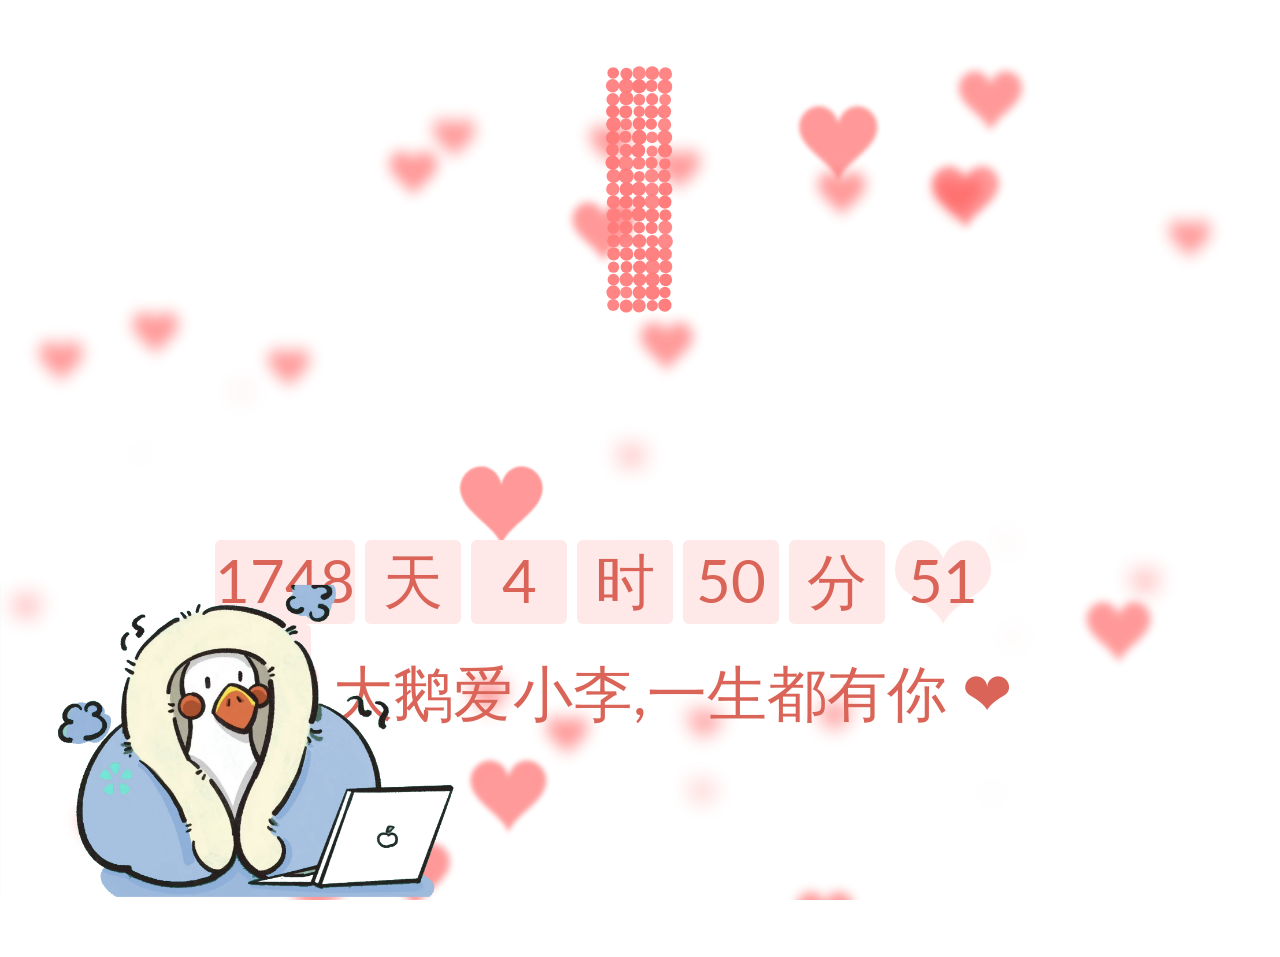
==== commit 18479649: "no message" ====
--- a/index.html
+++ b/index.html
@@ -2,7 +2,9 @@
 <html>
 <head>
 <meta charset="utf-8">
-<title>love</title>
+<title>大鹅爱小李</title>
+<link rel="icon" href="favicon.ico" type ="image/x-icon">
+
 <style>
 body{
   overflow: hidden;
@@ -120,8 +122,20 @@
 <h1 id="h1"></h1>
 <canvas class="canvas1"></canvas>
 
+<script type="text/javascript">
+  window.onload = function(){
+      setInterval("toggleSound()",100);
+  }
+  function toggleSound() {
+    var music = document.getElementById("vd");//获取ID  
+    if (music.paused) { //判读是否播放  
+        music.paused=false;
+        music.play(); //没有就播放 
+    }    
+  }
+</script>
+
 <script>
-
 var canvas = document.querySelector('.canvas1'),
  ctx = canvas.getContext("2d");
 
@@ -236,7 +250,7 @@
 </script>
 
 
-<audio autoplay="autoplay" loop="loop" preload="auto"  src="http://music.163.com/song/media/outer/url?id=1851244378.mp3"></audio>
+<audio id="vd" autoplay="autoplay" loop="loop" preload="auto"  src="http://music.163.com/song/media/outer/url?id=1851244378.mp3"></audio>
 
 <canvas class="canvas"></canvas>
 <div class="help"></div> 
